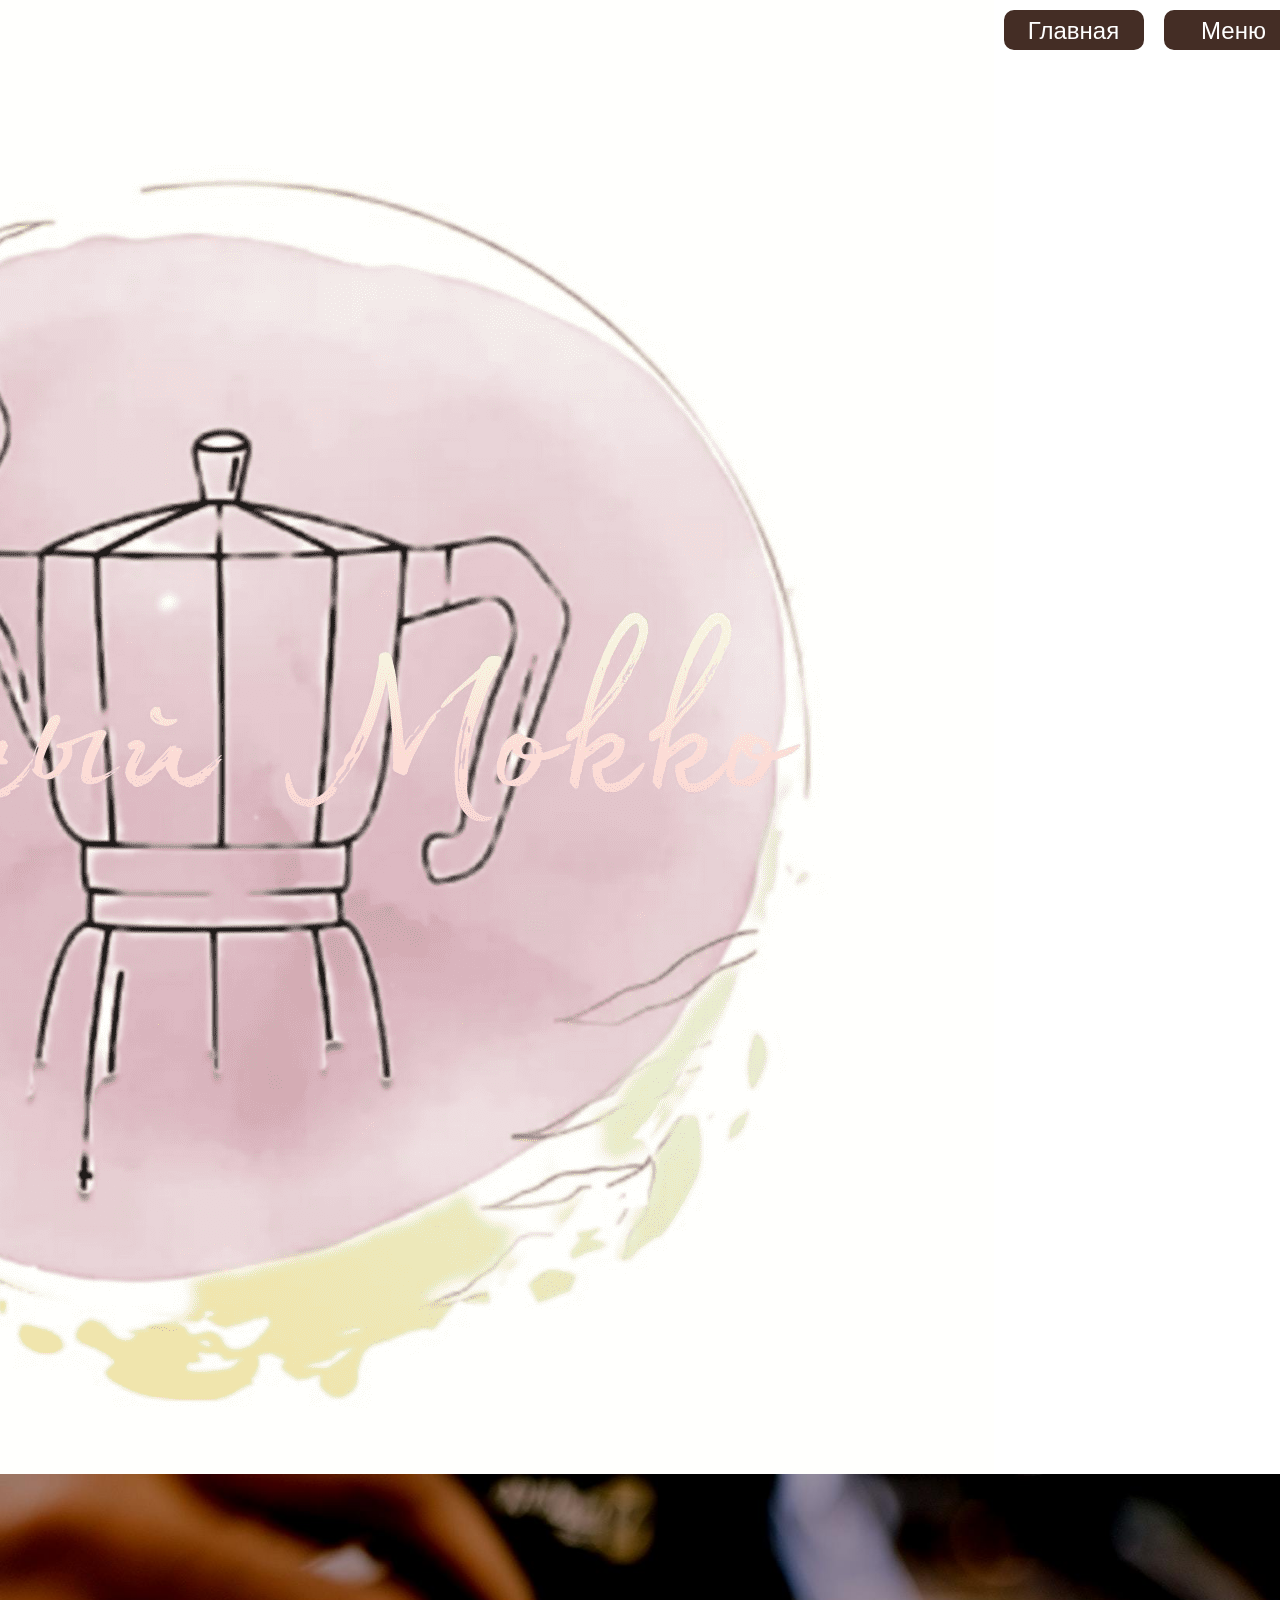
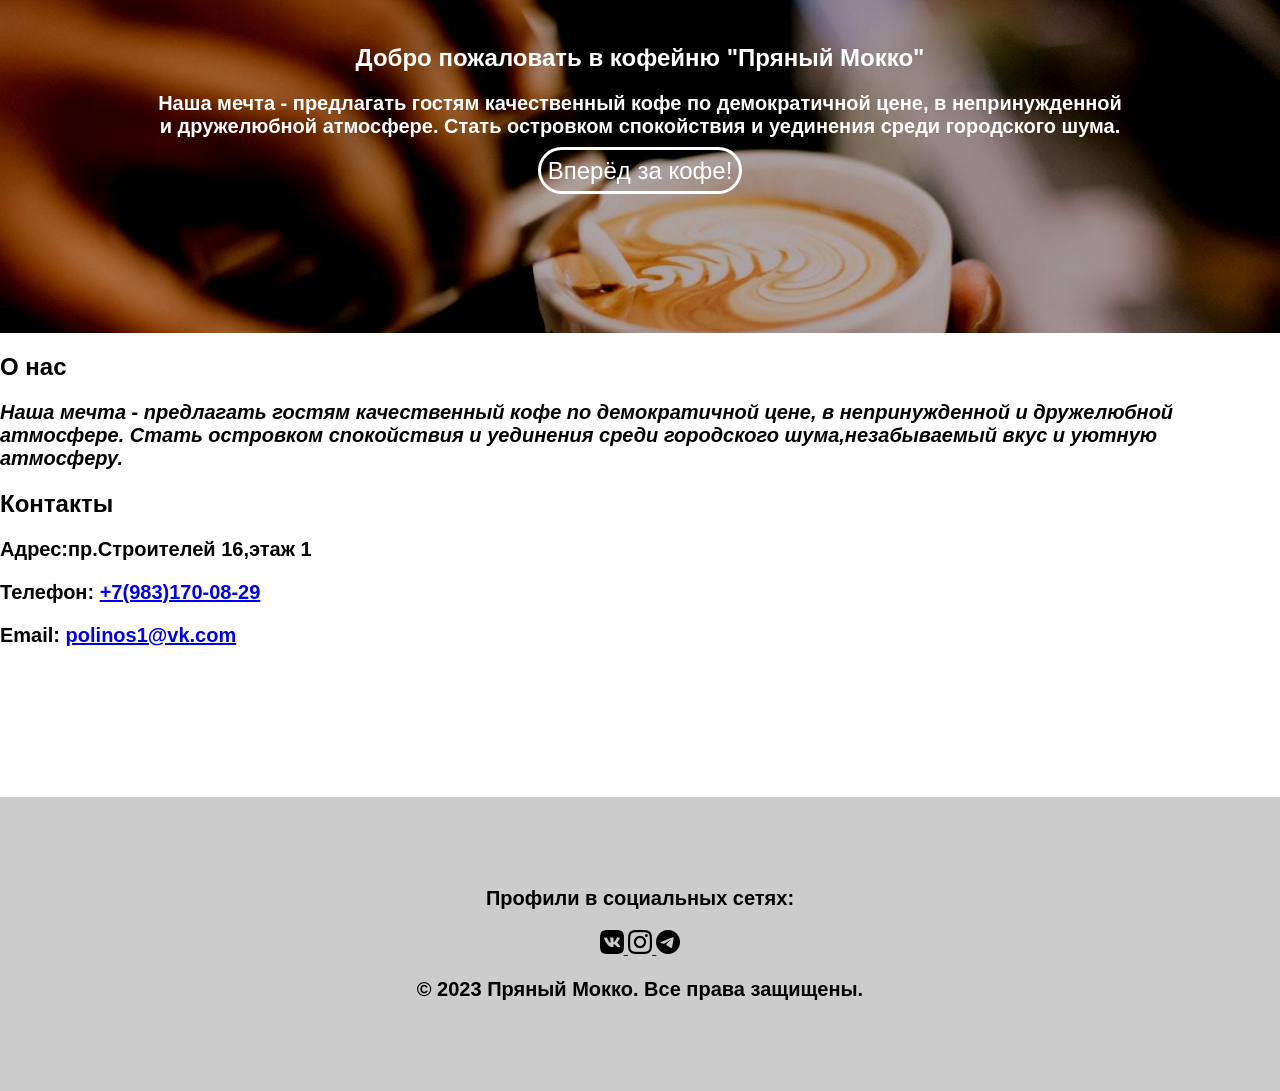
==== index.html @ 9c392ec5 "Update index.html" ====
<!DOCTYPE html>
<HTML>
<HEAD>
<link rel="shortcut icon" href="4.png">
 <link rel="stylesheet" href="style.css">
<meta http-equiv="Permissions-Policy" content="interest-cohort=()">
<TITLE>Главная</TITLE>
</HEAD>
<BODY>
<header>
    <nav>
      <ul>
	   <div class="button-container">
	   <div class="dropdown">
	   <img align="left" src="20.png">
	   </div>
	  <div class="dropdown">
        <button class="dropbtn">Главная</button>
    </div>

    <div class="dropdown">
        <button class="dropbtn">Меню</button>
        <div class="dropdown-content">
            <a href="drink.html">Напитки</a>
            <a href="dessert.html">Десерты</a>
            <a href="cart.html">Доступно к заказу</a>
        </div>
    </div>

    
    <div class="dropdown">
        <button class="dropbtn"><a href="About.html">О нас</a></button>
    </div>

    <div class="dropdown">
        <button class="dropbtn"><a href="contact.html">Контакты</a></button>
    </div>
	<div class="dropdown">
        <button class="dropbtn"><a href="cart.html">Корзина</a></button>
    </div>

      </ul>
    </nav>
  </header>
  <main>
    <section id="hero">
      <h1>Добро пожаловать в кофейню "Пряный Мокко"</h1>
      <p>Наша мечта - предлагать гостям качественный кофе по демократичной цене, в непринужденной и дружелюбной атмосфере. Стать островком спокойствия и уединения среди городского шума.</p>
      <a href="cart.html" class="button"> Вперёд за кофе! </a>
    </section>


    <section id="about">
      <h2>О нас</h2>
	  
      <p><b><i>Наша мечта - предлагать гостям качественный кофе по демократичной цене, в непринужденной и дружелюбной атмосфере. Стать островком спокойствия и уединения среди городского шума,незабываемый вкус и уютную атмосферу.</i></b></p>
    </section>

    <section id="contact">
      <h2>Контакты</h2>
      <p>Адрес:пр.Строителей 16,этаж 1</p>
      <p>Телефон: <a href="tel: +7(983)170-08-29"> +7(983)170-08-29</a></p>
      <p>Email: <a href="mailto:polinos1@vk.com">polinos1@vk.com</a></p>
    </section>
  </main>
  <footer>
  <p>Профили в социальных сетях:</p> 
	  	 	     <div class="vk"> 
	  	 	 	     <a href="https://vk.com/public219763680"> 
	  	 	 	     <img src="1.png"  alt="Вконтакте"> 
	  	 	 	 	 </a> 
	  	 	 	 	 <a href="#"> 
	  	 	 	 	 <img src="2.png" alt="insta"> 
	  	 	 	 	 </a> 
	  	 	 	 	 <a href="#"> 
	  	 	 	 	 <img src="3.png" alt="insta"> 
	  	 	 	 	 </a> 
	  	 	 	 	 
	  	 	 	 	 
	 	 	 	 </div> 
	 	 	 </div> 

    <p>&copy; 2023 Пряный Мокко. Все права защищены.</p>
  </footer>
</BODY>
</HTML>
---- style.css ----
body {
  font-family: Arial, sans-serif;
  margin: 0;
  padding: 0;
}

/* Стили для заголовков */
h1, h2 {
  font-size: 24px;
  font-weight: bold;
   
}
p{
 font-size: 20px;
  font-weight: bold;
	
}
/* Стили для навигационного меню */
.dropdown {
	text-decoration:none;
  position: relative;
  display: inline-block;
}

.dropdown-content {
	text-decoration:none;
  display: none;
  position: absolute;
  background-color: #f9f9f9;
  min-width: 160px;
  box-shadow: 0px 8px 16px 0px rgba(0,0,0,0.2);
  z-index: 1;
}

.dropdown:hover .dropdown-content {
	text-decoration:none;
  display: block;
}

.dropdown-content a {
	text-decoration:none;
  color: black;
  padding: 12px 16px;
  text-decoration: none;
  display: block;
}

.dropdown-content a:hover {
  background-color: #f1f1f1;
}
.button-container {
            display: flex;
            justify-content: center;
        }

        .button-container button {
            margin: 5px;
        }
/* Стили для главного заголовка меню */
h1 {
  text-align: center;
}

/* Стили для кнопок меню */
.dropbtn {
	color: inherit;
 width: 150px;
  height: 50px;
  border-radius: 15px;
  background-color:  #442d25;
  border: 5px solid #ffffff;
  text-decoration:none;
  color: #ffffff;
  font-size: 24px;
  text-align: center;
  line-height: 25px;
  cursor: pointer;
}

.dropbtn:hover {
  background-color:#6f4e37;
}
nav ul {
  list-style: none;
  margin: 0;
  padding: 0;
}

nav li {
  display: inline-block;
  margin-right: 10px;
  list-style-type:none;
}

nav a {
	color: inherit;
  text-decoration: none;
  padding: 5px;
}

/* Стили для главного изображения */
#hero {
  text-align: center;
  padding: 150px;
  background-image: url('hero-image.jpg');
  background-size: cover;
  color: #fff;
}
#coffee {
	
	font-size: 24px;
	text-decoration:none;
  text-align: center;
  padding: 400px;
  background-image: url('coffee.jpg');
  background-size: cover;
  color: #fff;
}

#drink {
	font-size: 22px;
	text-decoration:none;
  text-align: center;
  padding: 70px;
  background-image: url('drink.jpg');
  background-size: cover;
  color: #fff;
}
#dessert {
	font-size: 24px;
	text-decoration:none;
  text-align: center;
  padding: 50px;
  background-image: url('dessert.jpg');
  background-size: cover;
  color: #fff;
}


/* Стили для кнопок */

.button {
  width: 300px;
  height: 200px;
  border-radius: 50px;
  background-color: transparent;
  border: 3px solid #ffffff;
  text-decoration:none;
  color: #ffffff;
padding:7px;
  font-size: 24px;
  text-align: center;
  line-height: 25px;
  cursor: pointer;
}
.button:hover {
  background-color: rgba(255, 255, 255, 0.5);
}
/* Стили для футера */
footer {
  background-color: #ccc;
  margin-top:150px;
  padding: 70px;
  text-align: center;
}
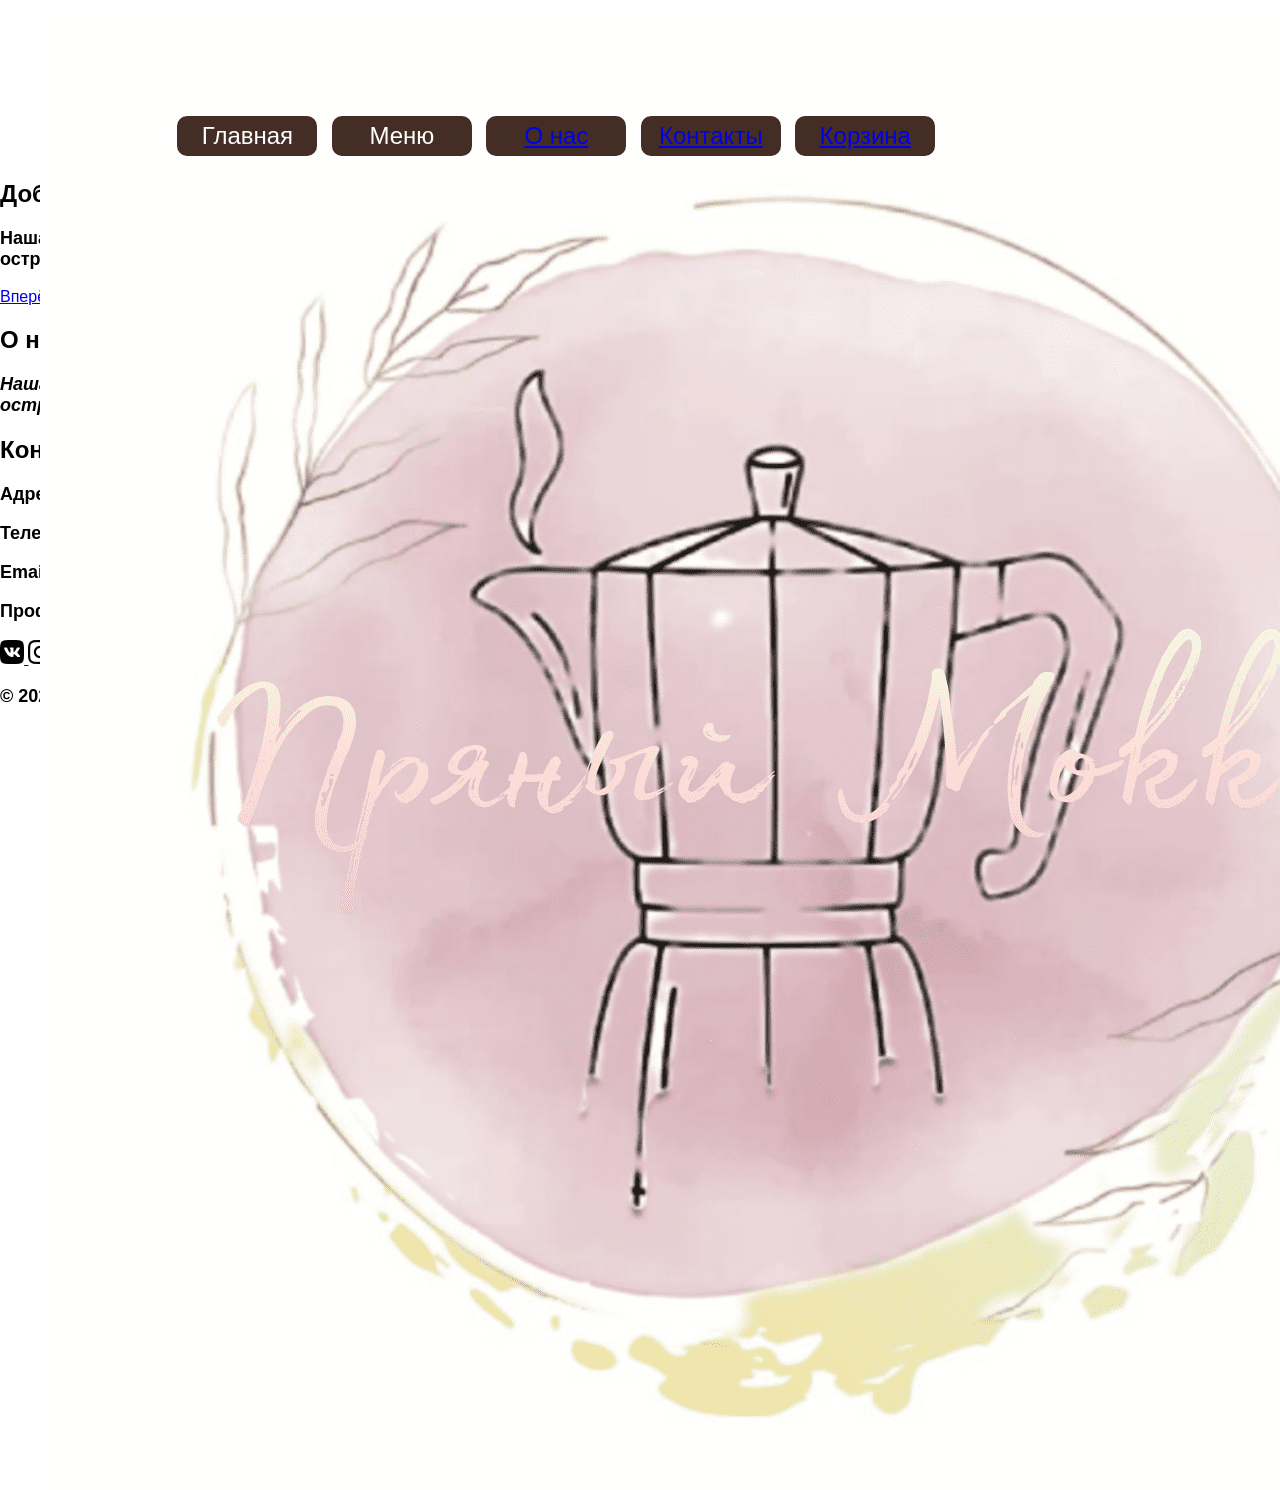
==== commit 78f1c605: "Update index.html" ====
--- a/index.html
+++ b/index.html
@@ -11,7 +11,7 @@
     <nav>
       <ul>
 	   <div class="button-container">
-	   <div class="dropdown">
+	   <div class="dropdown" id="img">
 	   <img align="left" src="20.png">
 	   </div>
 	  <div class="dropdown">
--- a/style.css
+++ b/style.css
@@ -11,16 +11,20 @@
    
 }
 p{
- font-size: 20px;
+	  font-size: 18px;
   font-weight: bold;
 	
 }
+#img{
+	height:128px;
+  width:128px;
+  }
 /* Стили для навигационного меню */
 .dropdown {
 	text-decoration:none;
   position: relative;
   display: inline-block;
-}
+
 
 .dropdown-content {
 	text-decoration:none;
@@ -51,14 +55,39 @@
 .button-container {
             display: flex;
             justify-content: center;
+			display: flex;
+           align-items: center;
+			
         }
 
         .button-container button {
-            margin: 5px;
+			
+            margin: 75px;
+			
         }
 /* Стили для главного заголовка меню */
 h1 {
   text-align: center;
+}
+
+
+.menu {
+  list-style: none;
+  margin: 5px;
+  padding: 5px;
+  display: flex;
+}
+.swiper-container {
+  width: 100%;
+  height: 400px; /* Задайте желаемую высоту слайдера */
+}
+
+.swiper-slide {
+  text-align: center;
+}
+
+.slide-description {
+  margin-top: 10px;
 }
 
 /* Стили для кнопок меню */
@@ -77,10 +106,19 @@
   cursor: pointer;
 }
 
+
 .dropbtn:hover {
   background-color:#6f4e37;
 }
+.items{
+ width:200px;
+ height:200 px;
+  display:flex;
+  align-items:left;
+  justify-content: center;
+}
 nav ul {
+	
   list-style: none;
   margin: 0;
   padding: 0;
@@ -145,9 +183,9 @@
   border-radius: 50px;
   background-color: transparent;
   border: 3px solid #ffffff;
+  padding:7px;
   text-decoration:none;
   color: #ffffff;
-padding:7px;
   font-size: 24px;
   text-align: center;
   line-height: 25px;
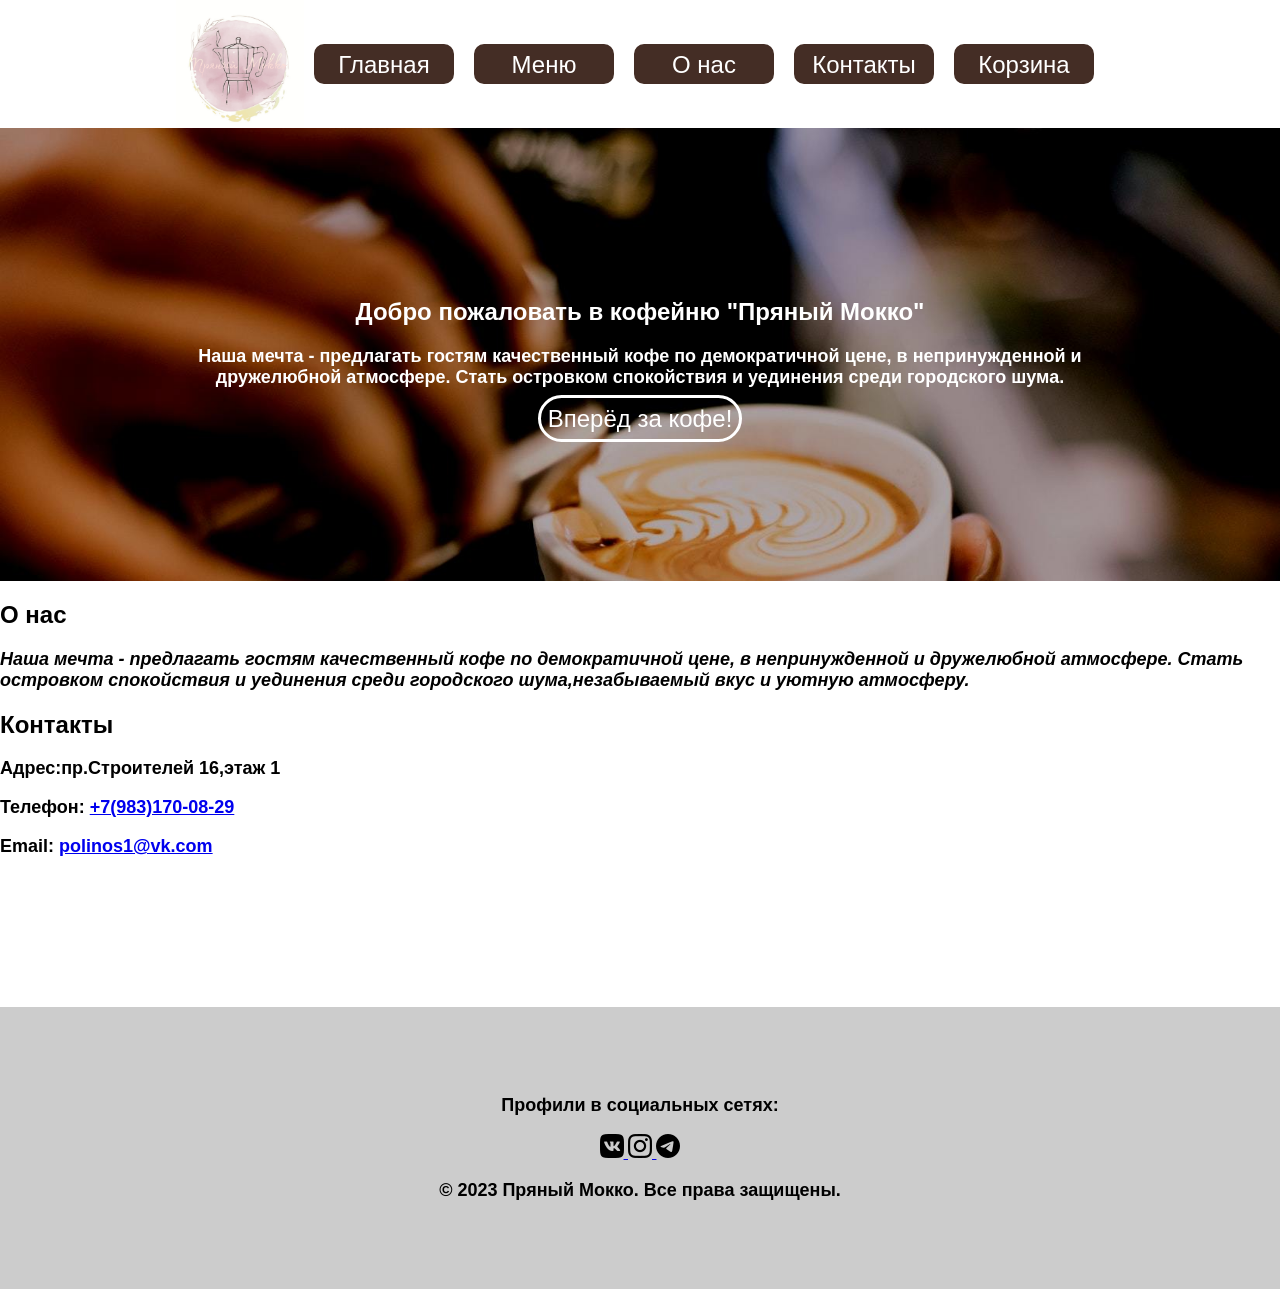
==== commit cba0ec94: "Add files via upload" ====
--- a/index.html
+++ b/index.html
@@ -11,8 +11,8 @@
     <nav>
       <ul>
 	   <div class="button-container">
-	   <div class="dropdown" id="img">
-	   <img align="left" src="20.png">
+	   <div class="dropdown" >
+	   <img align="left"height="128px" width="128px" src="20.png">
 	   </div>
 	  <div class="dropdown">
         <button class="dropbtn">Главная</button>
@@ -84,4 +84,4 @@
   </footer>
 </BODY>
 </HTML> 
- 
+ 
--- a/style.css
+++ b/style.css
@@ -15,16 +15,26 @@
   font-weight: bold;
 	
 }
-#img{
-	height:128px;
-  width:128px;
-  }
+
 /* Стили для навигационного меню */
 .dropdown {
 	text-decoration:none;
   position: relative;
   display: inline-block;
 
+}
+.swiper-container {
+  width: 100%;
+  height: 400px; /* Задайте желаемую высоту слайдера */
+}
+
+.swiper-slide {
+  text-align: center;
+}
+
+.slide-description {
+  margin-top: 10px;
+}
 
 .dropdown-content {
 	text-decoration:none;
@@ -62,7 +72,7 @@
 
         .button-container button {
 			
-            margin: 75px;
+            margin: 5px;
 			
         }
 /* Стили для главного заголовка меню */
@@ -200,4 +210,4 @@
   margin-top:150px;
   padding: 70px;
   text-align: center;
-}
+}
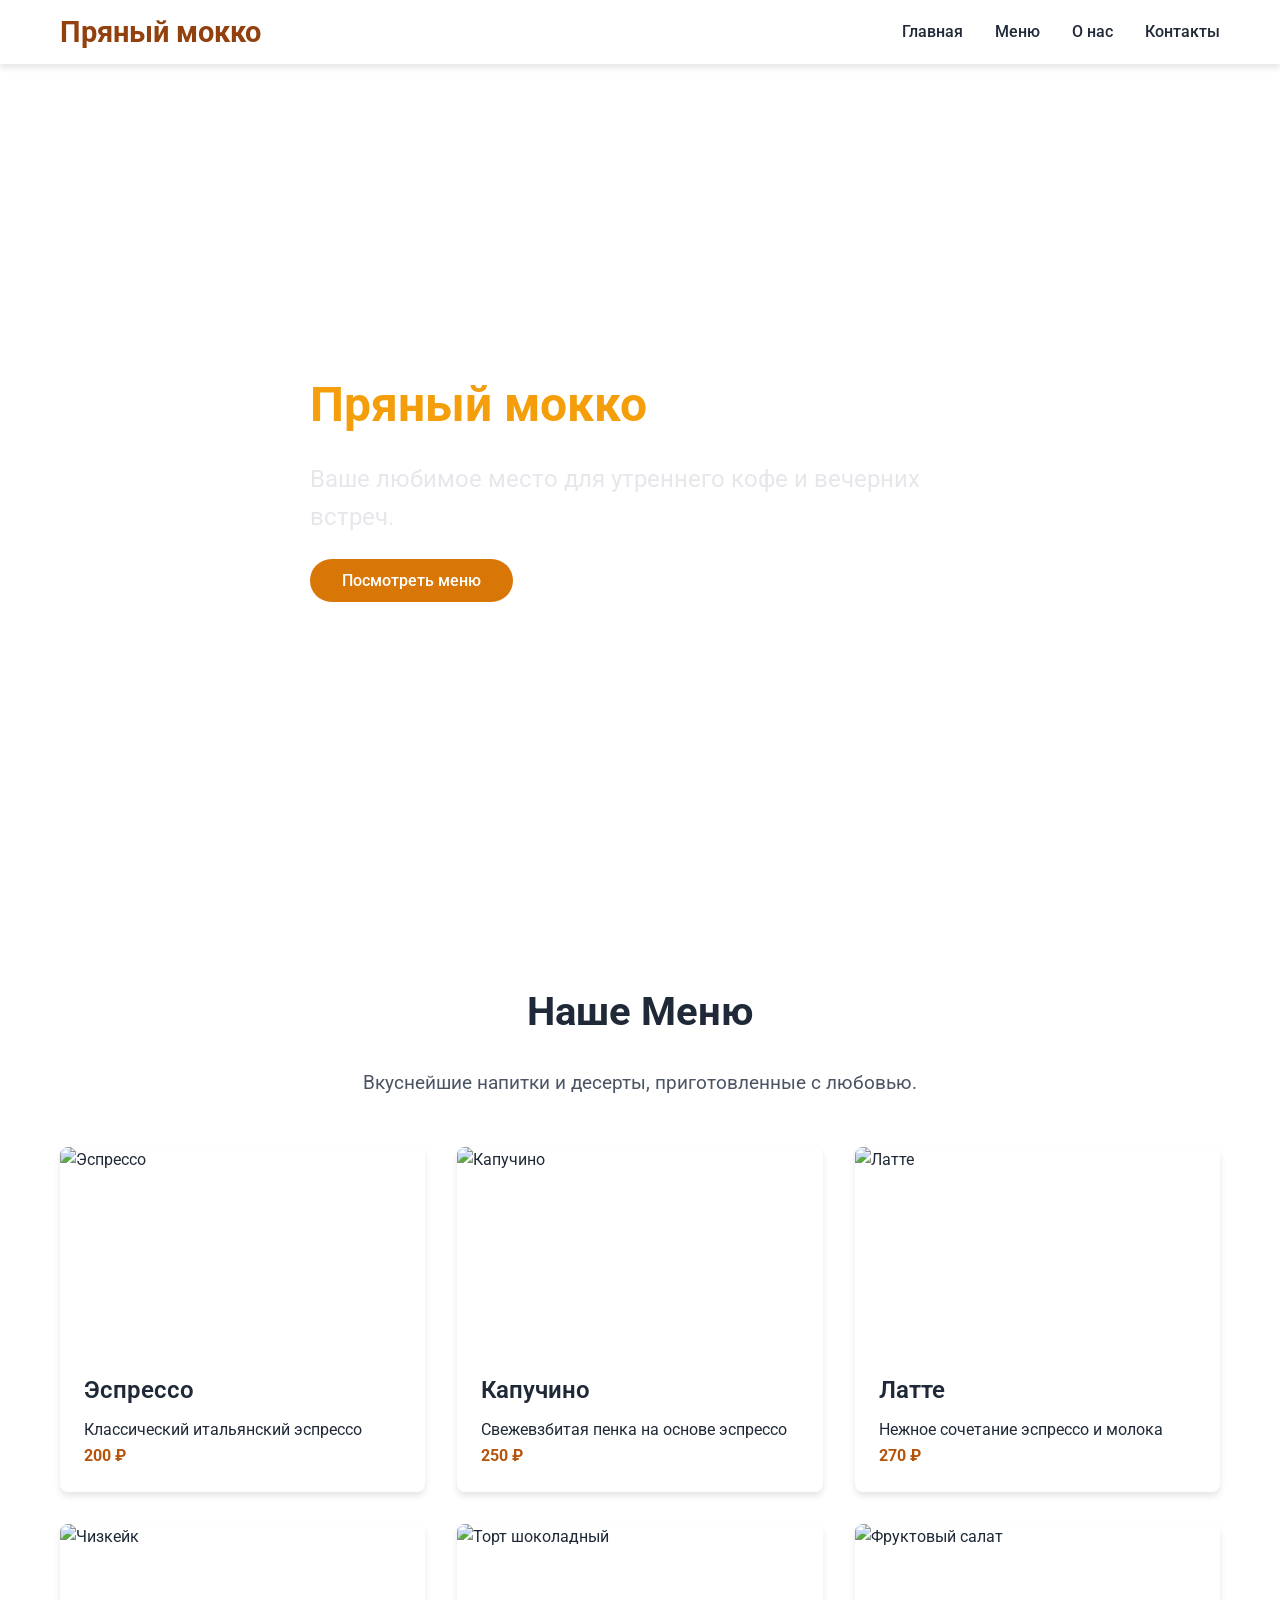
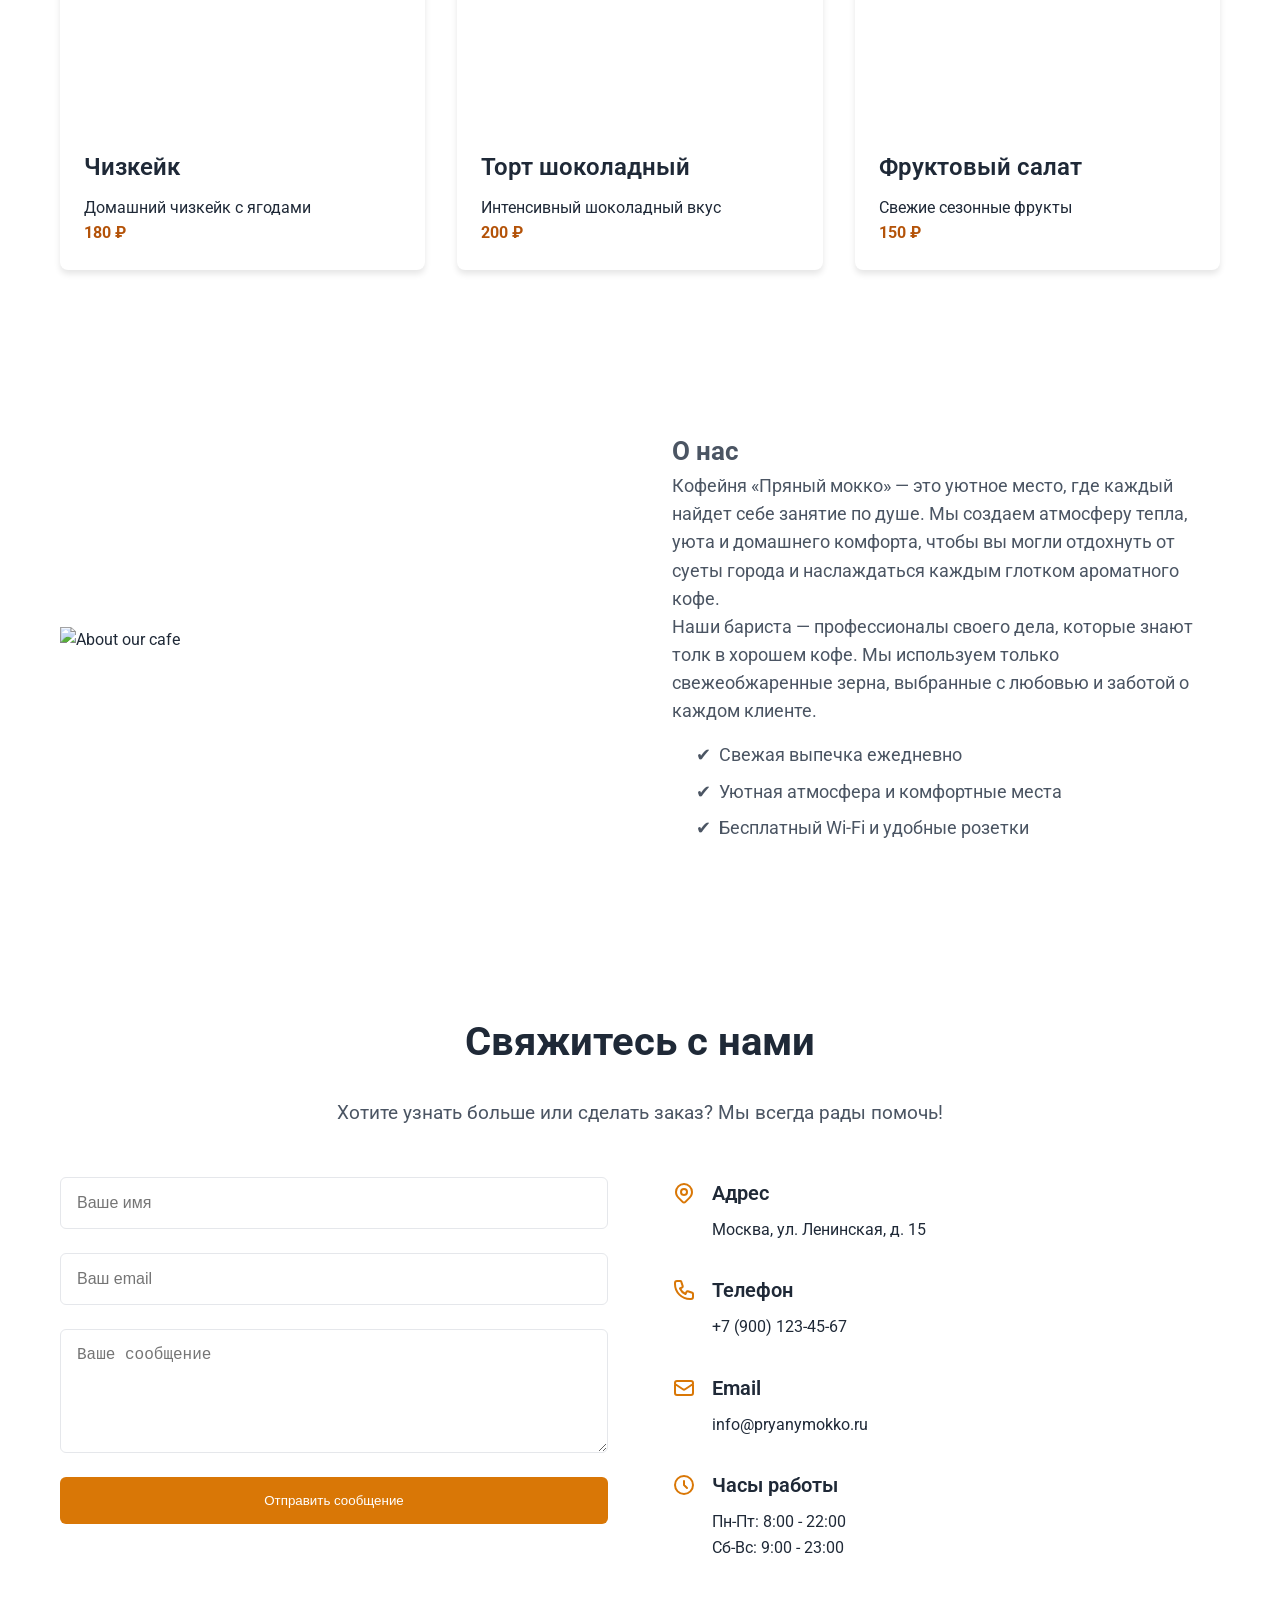
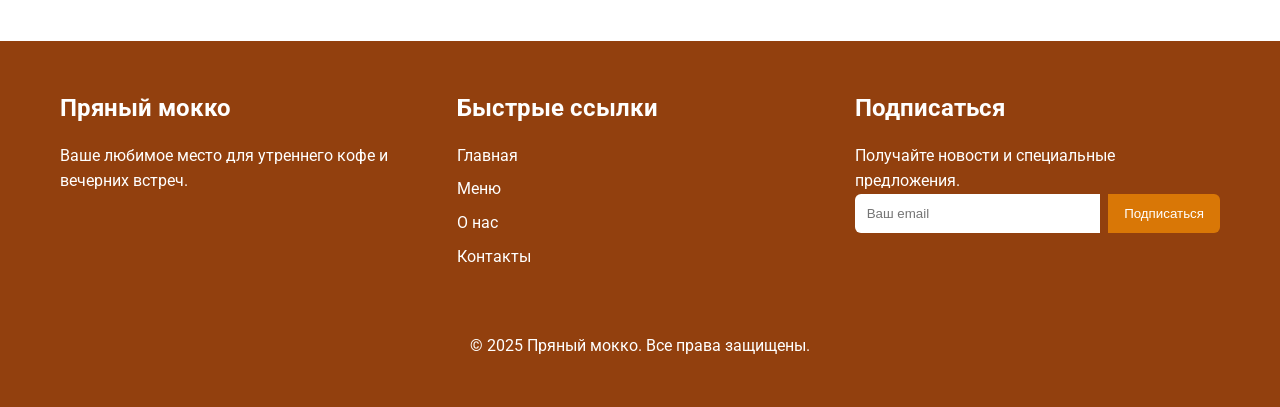
==== commit 226fcb9a: "Add files via upload" ====
--- a/index.html
+++ b/index.html
@@ -1,87 +1,614 @@
 <!DOCTYPE html>
-<HTML>
-<HEAD>
-<link rel="shortcut icon" href="4.png">
- <link rel="stylesheet" href="style.css">
-<meta http-equiv="Permissions-Policy" content="interest-cohort=()">
-<TITLE>Главная</TITLE>
-</HEAD>
-<BODY>
+<html lang="ru">
+<head>
+  <meta charset="UTF-8" />
+  <meta name="viewport" content="width=device-width, initial-scale=1.0"/>
+  <title>Пряный мокко</title>
+  <link href="https://fonts.googleapis.com/css2?family=Roboto:wght@400;500;700&display=swap" rel="stylesheet">
+  <style>
+    :root {
+      --amber-500: #f59e0b;
+      --amber-600: #d97706;
+      --amber-700: #b45309;
+      --amber-800: #92400e;
+      --gray-100: #f3f4f6;
+      --gray-200: #e5e7eb;
+      --gray-600: #4b5563;
+      --gray-800: #1f2937;
+      --white: #ffffff;
+      --black: #000000;
+    }
+
+    * {
+      box-sizing: border-box;
+      margin: 0;
+      padding: 0;
+    }
+
+    body {
+      font-family: 'Roboto', sans-serif;
+      line-height: 1.6;
+      color: var(--gray-800);
+      background-color: var(--white);
+    }
+
+    a {
+      text-decoration: none;
+      color: inherit;
+    }
+
+    img {
+      max-width: 100%;
+      display: block;
+    }
+
+    header {
+      position: fixed;
+      width: 100%;
+      background-color: var(--white);
+      box-shadow: 0 4px 6px rgba(0, 0, 0, 0.1);
+      z-index: 1000;
+    }
+
+    .container {
+      max-width: 1200px;
+      margin: 0 auto;
+      padding: 0 20px;
+    }
+
+    .header-content {
+      display: flex;
+      justify-content: space-between;
+      align-items: center;
+      height: 64px;
+    }
+
+    .logo {
+      font-size: 1.8rem;
+      font-weight: bold;
+      color: var(--amber-800);
+    }
+
+    nav ul {
+      list-style: none;
+      display: flex;
+      gap: 2rem;
+    }
+
+    nav ul li a {
+      position: relative;
+      font-weight: 500;
+      transition: color 0.3s ease;
+    }
+
+    nav ul li a:hover,
+    nav ul li.active a {
+      color: var(--amber-700);
+    }
+
+    .mobile-menu-button {
+      display: none;
+      background: none;
+      border: none;
+      cursor: pointer;
+    }
+
+    .mobile-menu {
+      display: none;
+      flex-direction: column;
+      gap: 1rem;
+      padding: 1rem;
+      background-color: var(--white);
+      box-shadow: 0 4px 6px rgba(0, 0, 0, 0.1);
+    }
+
+    .hero {
+      position: relative;
+      min-height: 100vh;
+      display: flex;
+      align-items: center;
+      padding-top: 64px;
+    }
+
+    .hero::before {
+      content: "";
+      position: absolute;
+      top: 0;
+      left: 0;
+      width: 100%;
+      height: 100%;
+      background-image: url('https://picsum.photos/id/317/1920/1080');
+      background-size: cover;
+      filter: brightness(0.7);
+      z-index: -1;
+    }
+
+    .hero-content {
+      color: var(--white);
+      max-width: 700px;
+    }
+
+    .hero h1 {
+      font-size: 3rem;
+      font-weight: bold;
+      margin-bottom: 1rem;
+    }
+
+    .hero p {
+      font-size: 1.5rem;
+      margin-bottom: 2rem;
+      color: var(--gray-200);
+    }
+
+    .hero .btn {
+      background-color: var(--amber-600);
+      color: var(--white);
+      padding: 0.75rem 2rem;
+      border-radius: 9999px;
+      font-weight: 500;
+      transition: all 0.3s ease;
+    }
+
+    .hero .btn:hover {
+      background-color: var(--amber-700);
+      transform: scale(1.05);
+    }
+
+    section {
+      padding: 5rem 0;
+    }
+
+    .section-title {
+      text-align: center;
+      font-size: 2.5rem;
+      font-weight: bold;
+      margin-bottom: 1.5rem;
+    }
+
+    .section-subtitle {
+      text-align: center;
+      font-size: 1.2rem;
+      color: var(--gray-600);
+      max-width: 700px;
+      margin: 0 auto 3rem;
+    }
+
+    .menu-grid {
+      display: grid;
+      grid-template-columns: repeat(auto-fit, minmax(300px, 1fr));
+      gap: 2rem;
+    }
+
+    .card {
+      background-color: var(--white);
+      border-radius: 0.5rem;
+      overflow: hidden;
+      box-shadow: 0 4px 6px rgba(0, 0, 0, 0.1);
+      transition: transform 0.3s ease, box-shadow 0.3s ease;
+    }
+
+    .card:hover {
+      transform: translateY(-5px);
+      box-shadow: 0 10px 15px rgba(0, 0, 0, 0.1);
+    }
+
+    .card img {
+      height: 200px;
+      object-fit: cover;
+      transition: transform 0.5s ease;
+    }
+
+    .card:hover img {
+      transform: scale(1.1);
+    }
+
+    .card-body {
+      padding: 1.5rem;
+    }
+
+    .card-body h3 {
+      font-size: 1.5rem;
+      font-weight: 600;
+      margin-bottom: 0.5rem;
+    }
+
+    .card-body .price {
+      color: var(--amber-700);
+      font-weight: bold;
+    }
+
+    .about-section {
+      display: grid;
+      grid-template-columns: 1fr 1fr;
+      gap: 4rem;
+      align-items: center;
+    }
+
+    .about-text {
+      font-size: 1.1rem;
+      color: var(--gray-600);
+    }
+
+    .about-text ul {
+      margin-top: 1rem;
+      padding-left: 1.5rem;
+    }
+
+    .about-text li {
+      margin-bottom: 0.5rem;
+      display: flex;
+      align-items: center;
+    }
+
+    .about-text li::before {
+      content: "✔";
+      color: var(--green-500);
+      margin-right: 0.5rem;
+    }
+
+    .contact-form {
+      display: flex;
+      flex-direction: column;
+      gap: 1.5rem;
+    }
+
+    .contact-form input,
+    .contact-form textarea {
+      width: 100%;
+      padding: 1rem;
+      border: 1px solid var(--gray-200);
+      border-radius: 0.375rem;
+      font-size: 1rem;
+    }
+
+    .contact-form button {
+      background-color: var(--amber-600);
+      color: var(--white);
+      padding: 1rem;
+      border: none;
+      border-radius: 0.375rem;
+      font-weight: 500;
+      transition: background-color 0.3s ease;
+    }
+
+    .contact-form button:hover {
+      background-color: var(--amber-700);
+    }
+
+    .contact-info {
+      display: flex;
+      flex-direction: column;
+      gap: 2rem;
+    }
+
+    .contact-item {
+      display: flex;
+      gap: 1rem;
+      align-items: start;
+    }
+
+    .contact-item svg {
+      flex-shrink: 0;
+      width: 1.5rem;
+      height: 1.5rem;
+      color: var(--amber-600);
+      margin-top: 0.25rem;
+    }
+
+    .contact-item h3 {
+      font-size: 1.25rem;
+      font-weight: 600;
+      margin-bottom: 0.5rem;
+    }
+
+    footer {
+      background-color: var(--amber-800);
+      color: var(--white);
+      padding: 3rem 0;
+    }
+
+    .footer-content {
+      display: grid;
+      grid-template-columns: repeat(auto-fit, minmax(250px, 1fr));
+      gap: 2rem;
+    }
+
+    .footer-content h3 {
+      font-size: 1.5rem;
+      font-weight: bold;
+      margin-bottom: 1rem;
+    }
+
+    .footer-links a {
+      display: block;
+      margin-bottom: 0.5rem;
+      color: rgba(var(--white), 0.7);
+      transition: color 0.3s ease;
+    }
+
+    .footer-links a:hover {
+      color: var(--white);
+    }
+
+    .subscribe-form {
+      display: flex;
+      gap: 0.5rem;
+    }
+
+    .subscribe-form input {
+      flex-grow: 1;
+      padding: 0.75rem;
+      border: none;
+      border-radius: 0.375rem 0 0 0.375rem;
+    }
+
+    .subscribe-form button {
+      background-color: var(--amber-600);
+      color: var(--white);
+      padding: 0.75rem 1rem;
+      border: none;
+      border-radius: 0 0.375rem 0.375rem 0;
+      cursor: pointer;
+      transition: background-color 0.3s ease;
+    }
+
+    .subscribe-form button:hover {
+      background-color: var(--amber-700);
+    }
+
+    .footer-bottom {
+      margin-top: 2rem;
+      padding-top: 1.5rem;
+      border-top: 1px solid rgba(var(--white), 0.2);
+      text-align: center;
+      color: rgba(var(--white), 0.7);
+    }
+
+    @media (max-width: 768px) {
+      nav ul {
+        display: none;
+      }
+
+      .mobile-menu-button {
+        display: block;
+      }
+
+      .about-section {
+        grid-template-columns: 1fr;
+        gap: 2rem;
+      }
+    }
+  </style>
+</head>
+<body>
+
 <header>
+  <div class="container header-content">
+    <a href="#home" class="logo">Пряный мокко</a>
     <nav>
-      <ul>
-	   <div class="button-container">
-	   <div class="dropdown" >
-	   <img align="left"height="128px" width="128px" src="20.png">
-	   </div>
-	  <div class="dropdown">
-        <button class="dropbtn">Главная</button>
-    </div>
-
-    <div class="dropdown">
-        <button class="dropbtn">Меню</button>
-        <div class="dropdown-content">
-            <a href="drink.html">Напитки</a>
-            <a href="dessert.html">Десерты</a>
-            <a href="cart.html">Доступно к заказу</a>
-        </div>
-    </div>
-
-    
-    <div class="dropdown">
-        <button class="dropbtn"><a href="About.html">О нас</a></button>
-    </div>
-
-    <div class="dropdown">
-        <button class="dropbtn"><a href="contact.html">Контакты</a></button>
-    </div>
-	<div class="dropdown">
-        <button class="dropbtn"><a href="cart.html">Корзина</a></button>
-    </div>
-
+      <ul id="desktop-nav">
+        <li><a href="#home" class="active">Главная</a></li>
+        <li><a href="#menu">Меню</a></li>
+        <li><a href="#about">О нас</a></li>
+        <li><a href="#contact">Контакты</a></li>
       </ul>
     </nav>
-  </header>
-  <main>
-    <section id="hero">
-      <h1>Добро пожаловать в кофейню "Пряный Мокко"</h1>
-      <p>Наша мечта - предлагать гостям качественный кофе по демократичной цене, в непринужденной и дружелюбной атмосфере. Стать островком спокойствия и уединения среди городского шума.</p>
-      <a href="cart.html" class="button"> Вперёд за кофе! </a>
-    </section>
-
-
-    <section id="about">
-      <h2>О нас</h2>
-	  
-      <p><b><i>Наша мечта - предлагать гостям качественный кофе по демократичной цене, в непринужденной и дружелюбной атмосфере. Стать островком спокойствия и уединения среди городского шума,незабываемый вкус и уютную атмосферу.</i></b></p>
-    </section>
-
-    <section id="contact">
-      <h2>Контакты</h2>
-      <p>Адрес:пр.Строителей 16,этаж 1</p>
-      <p>Телефон: <a href="tel: +7(983)170-08-29"> +7(983)170-08-29</a></p>
-      <p>Email: <a href="mailto:polinos1@vk.com">polinos1@vk.com</a></p>
-    </section>
-  </main>
-  <footer>
-  <p>Профили в социальных сетях:</p> 
-	  	 	     <div class="vk"> 
-	  	 	 	     <a href="https://vk.com/public219763680"> 
-	  	 	 	     <img src="1.png"  alt="Вконтакте"> 
-	  	 	 	 	 </a> 
-	  	 	 	 	 <a href="#"> 
-	  	 	 	 	 <img src="2.png" alt="insta"> 
-	  	 	 	 	 </a> 
-	  	 	 	 	 <a href="#"> 
-	  	 	 	 	 <img src="3.png" alt="insta"> 
-	  	 	 	 	 </a> 
-	  	 	 	 	 
-	  	 	 	 	 
-	 	 	 	 </div> 
-	 	 	 </div> 
-
-    <p>&copy; 2023 Пряный Мокко. Все права защищены.</p>
-  </footer>
-</BODY>
-</HTML> 
- +    <button class="mobile-menu-button" id="mobile-menu-btn">&#9776;</button>
+  </div>
+  <div class="mobile-menu" id="mobile-menu">
+    <a href="#home" class="active">Главная</a>
+    <a href="#menu">Меню</a>
+    <a href="#about">О нас</a>
+    <a href="#contact">Контакты</a>
+  </div>
+</header>
+
+<main>
+  <!-- Hero Section -->
+  <section id="home" class="hero">
+    <div class="container hero-content">
+      <h1>Добро пожаловать в <br/><span style="color: var(--amber-500)">Пряный мокко</span></h1>
+      <p>Ваше любимое место для утреннего кофе и вечерних встреч.</p>
+      <a href="#menu" class="btn">Посмотреть меню</a>
+    </div>
+  </section>
+
+  <!-- Menu Section -->
+  <section id="menu">
+    <div class="container">
+      <h2 class="section-title">Наше Меню</h2>
+      <p class="section-subtitle">Вкуснейшие напитки и десерты, приготовленные с любовью.</p>
+      <div class="menu-grid">
+        <div class="card">
+          <img src="https://picsum.photos/id/1013/300/200" alt="Эспрессо"/>
+          <div class="card-body">
+            <h3>Эспрессо</h3>
+            <p>Классический итальянский эспрессо</p>
+            <div class="price">200 ₽</div>
+          </div>
+        </div>
+        <div class="card">
+          <img src="https://picsum.photos/id/1012/300/200" alt="Капучино"/>
+          <div class="card-body">
+            <h3>Капучино</h3>
+            <p>Свежевзбитая пенка на основе эспрессо</p>
+            <div class="price">250 ₽</div>
+          </div>
+        </div>
+        <div class="card">
+          <img src="https://picsum.photos/id/1011/300/200" alt="Латте"/>
+          <div class="card-body">
+            <h3>Латте</h3>
+            <p>Нежное сочетание эспрессо и молока</p>
+            <div class="price">270 ₽</div>
+          </div>
+        </div>
+        <div class="card">
+          <img src="https://picsum.photos/id/1010/300/200" alt="Чизкейк"/>
+          <div class="card-body">
+            <h3>Чизкейк</h3>
+            <p>Домашний чизкейк с ягодами</p>
+            <div class="price">180 ₽</div>
+          </div>
+        </div>
+        <div class="card">
+          <img src="https://picsum.photos/id/1009/300/200" alt="Торт шоколадный"/>
+          <div class="card-body">
+            <h3>Торт шоколадный</h3>
+            <p>Интенсивный шоколадный вкус</p>
+            <div class="price">200 ₽</div>
+          </div>
+        </div>
+        <div class="card">
+          <img src="https://picsum.photos/id/1008/300/200" alt="Фруктовый салат"/>
+          <div class="card-body">
+            <h3>Фруктовый салат</h3>
+            <p>Свежие сезонные фрукты</p>
+            <div class="price">150 ₽</div>
+          </div>
+        </div>
+      </div>
+    </div>
+  </section>
+
+  <!-- About Section -->
+  <section id="about">
+    <div class="container about-section">
+      <div>
+        <img src="https://picsum.photos/id/320/800/600" alt="About our cafe"/>
+      </div>
+      <div class="about-text">
+        <h2>О нас</h2>
+        <p>Кофейня «Пряный мокко» — это уютное место, где каждый найдет себе занятие по душе. Мы создаем атмосферу тепла, уюта и домашнего комфорта, чтобы вы могли отдохнуть от суеты города и наслаждаться каждым глотком ароматного кофе.</p>
+        <p>Наши бариста — профессионалы своего дела, которые знают толк в хорошем кофе. Мы используем только свежеобжаренные зерна, выбранные с любовью и заботой о каждом клиенте.</p>
+        <ul>
+          <li>Свежая выпечка ежедневно</li>
+          <li>Уютная атмосфера и комфортные места</li>
+          <li>Бесплатный Wi-Fi и удобные розетки</li>
+        </ul>
+      </div>
+    </div>
+  </section>
+
+  <!-- Contact Section -->
+  <section id="contact">
+    <div class="container">
+      <h2 class="section-title">Свяжитесь с нами</h2>
+      <p class="section-subtitle">Хотите узнать больше или сделать заказ? Мы всегда рады помочь!</p>
+      <div style="display: grid; grid-template-columns: repeat(auto-fit, minmax(400px, 1fr)); gap: 4rem;">
+        <form class="contact-form">
+          <input type="text" placeholder="Ваше имя" required/>
+          <input type="email" placeholder="Ваш email" required/>
+          <textarea rows="5" placeholder="Ваше сообщение" required></textarea>
+          <button type="submit">Отправить сообщение</button>
+        </form>
+        <div class="contact-info">
+          <div class="contact-item">
+            <svg fill="none" stroke="currentColor" viewBox="0 0 24 24"><path stroke-linecap="round" stroke-linejoin="round" stroke-width="2" d="M17.657 16.657L13.414 20.9a1.998 1.998 0 01-2.827 0l-4.244-4.243a8 8 0 1111.314 0z"/><path stroke-linecap="round" stroke-linejoin="round" stroke-width="2" d="M15 11a3 3 0 11-6 0 3 3 0 016 0z"/></svg>
+            <div>
+              <h3>Адрес</h3>
+              <p>Москва, ул. Ленинская, д. 15</p>
+            </div>
+          </div>
+          <div class="contact-item">
+            <svg fill="none" stroke="currentColor" viewBox="0 0 24 24"><path stroke-linecap="round" stroke-linejoin="round" stroke-width="2" d="M3 5a2 2 0 012-2h3.28a1 1 0 01.948.684l1.498 4.493a1 1 0 01-.502 1.21l-2.257 1.13a11.042 11.042 0 005.516 5.516l1.13-2.257a1 1 0 011.21-.502l4.493 1.498a1 1 0 01.684.949V19a2 2 0 01-2 2h-1C9.716 21 3 14.284 3 6V5z"/></svg>
+            <div>
+              <h3>Телефон</h3>
+              <p>+7 (900) 123-45-67</p>
+            </div>
+          </div>
+          <div class="contact-item">
+            <svg fill="none" stroke="currentColor" viewBox="0 0 24 24"><path stroke-linecap="round" stroke-linejoin="round" stroke-width="2" d="M3 8l7.89 5.26a2 2 0 002.22 0L21 8M5 19h14a2 2 0 002-2V7a2 2 0 00-2-2H5a2 2 0 00-2 2v10a2 2 0 002 2z"/></svg>
+            <div>
+              <h3>Email</h3>
+              <p>info@pryanymokko.ru</p>
+            </div>
+          </div>
+          <div class="contact-item">
+            <svg fill="none" stroke="currentColor" viewBox="0 0 24 24"><path stroke-linecap="round" stroke-linejoin="round" stroke-width="2" d="M12 8v4l3 3m6-3a9 9 0 11-18 0 9 9 0 0118 0z"/></svg>
+            <div>
+              <h3>Часы работы</h3>
+              <p>Пн-Пт: 8:00 - 22:00<br/>Сб-Вс: 9:00 - 23:00</p>
+            </div>
+          </div>
+        </div>
+      </div>
+    </div>
+  </section>
+</main>
+
+<!-- Footer -->
+<footer>
+  <div class="container footer-content">
+    <div>
+      <h3>Пряный мокко</h3>
+      <p>Ваше любимое место для утреннего кофе и вечерних встреч.</p>
+    </div>
+    <div class="footer-links">
+      <h3>Быстрые ссылки</h3>
+      <a href="#home">Главная</a>
+      <a href="#menu">Меню</a>
+      <a href="#about">О нас</a>
+      <a href="#contact">Контакты</a>
+    </div>
+    <div>
+      <h3>Подписаться</h3>
+      <p>Получайте новости и специальные предложения.</p>
+      <form class="subscribe-form">
+        <input type="email" placeholder="Ваш email"/>
+        <button type="submit">Подписаться</button>
+      </form>
+    </div>
+  </div>
+  <div class="footer-bottom">
+    <p>© 2025 Пряный мокко. Все права защищены.</p>
+  </div>
+</footer>
+
+<script>
+  // Mobile menu toggle
+  document.getElementById('mobile-menu-btn').addEventListener('click', () => {
+    const menu = document.getElementById('mobile-menu');
+    menu.style.display = menu.style.display === 'flex' ? 'none' : 'flex';
+  });
+
+  // Scroll active section highlighting
+  window.addEventListener('scroll', () => {
+    const sections = document.querySelectorAll('section');
+    const navLinks = document.querySelectorAll('#desktop-nav a');
+
+    let currentSection = 'home';
+
+    sections.forEach(section => {
+      const sectionTop = section.offsetTop - 100;
+      if (window.scrollY >= sectionTop) {
+        currentSection = section.id;
+      }
+    });
+
+    navLinks.forEach(link => {
+      link.classList.remove('active');
+      if (link.getAttribute('href') === `#${currentSection}`) {
+        link.classList.add('active');
+      }
+    });
+  });
+
+  // Smooth scroll
+  document.querySelectorAll('a[href^="#"]').forEach(anchor => {
+    anchor.addEventListener('click', function(e) {
+      e.preventDefault();
+      const targetId = this.getAttribute('href');
+      const targetElement = document.querySelector(targetId);
+      if (targetElement) {
+        window.scrollTo({
+          top: targetElement.offsetTop - 64,
+          behavior: 'smooth'
+        });
+      }
+    });
+  });
+</script>
+
+</body>
+</html>
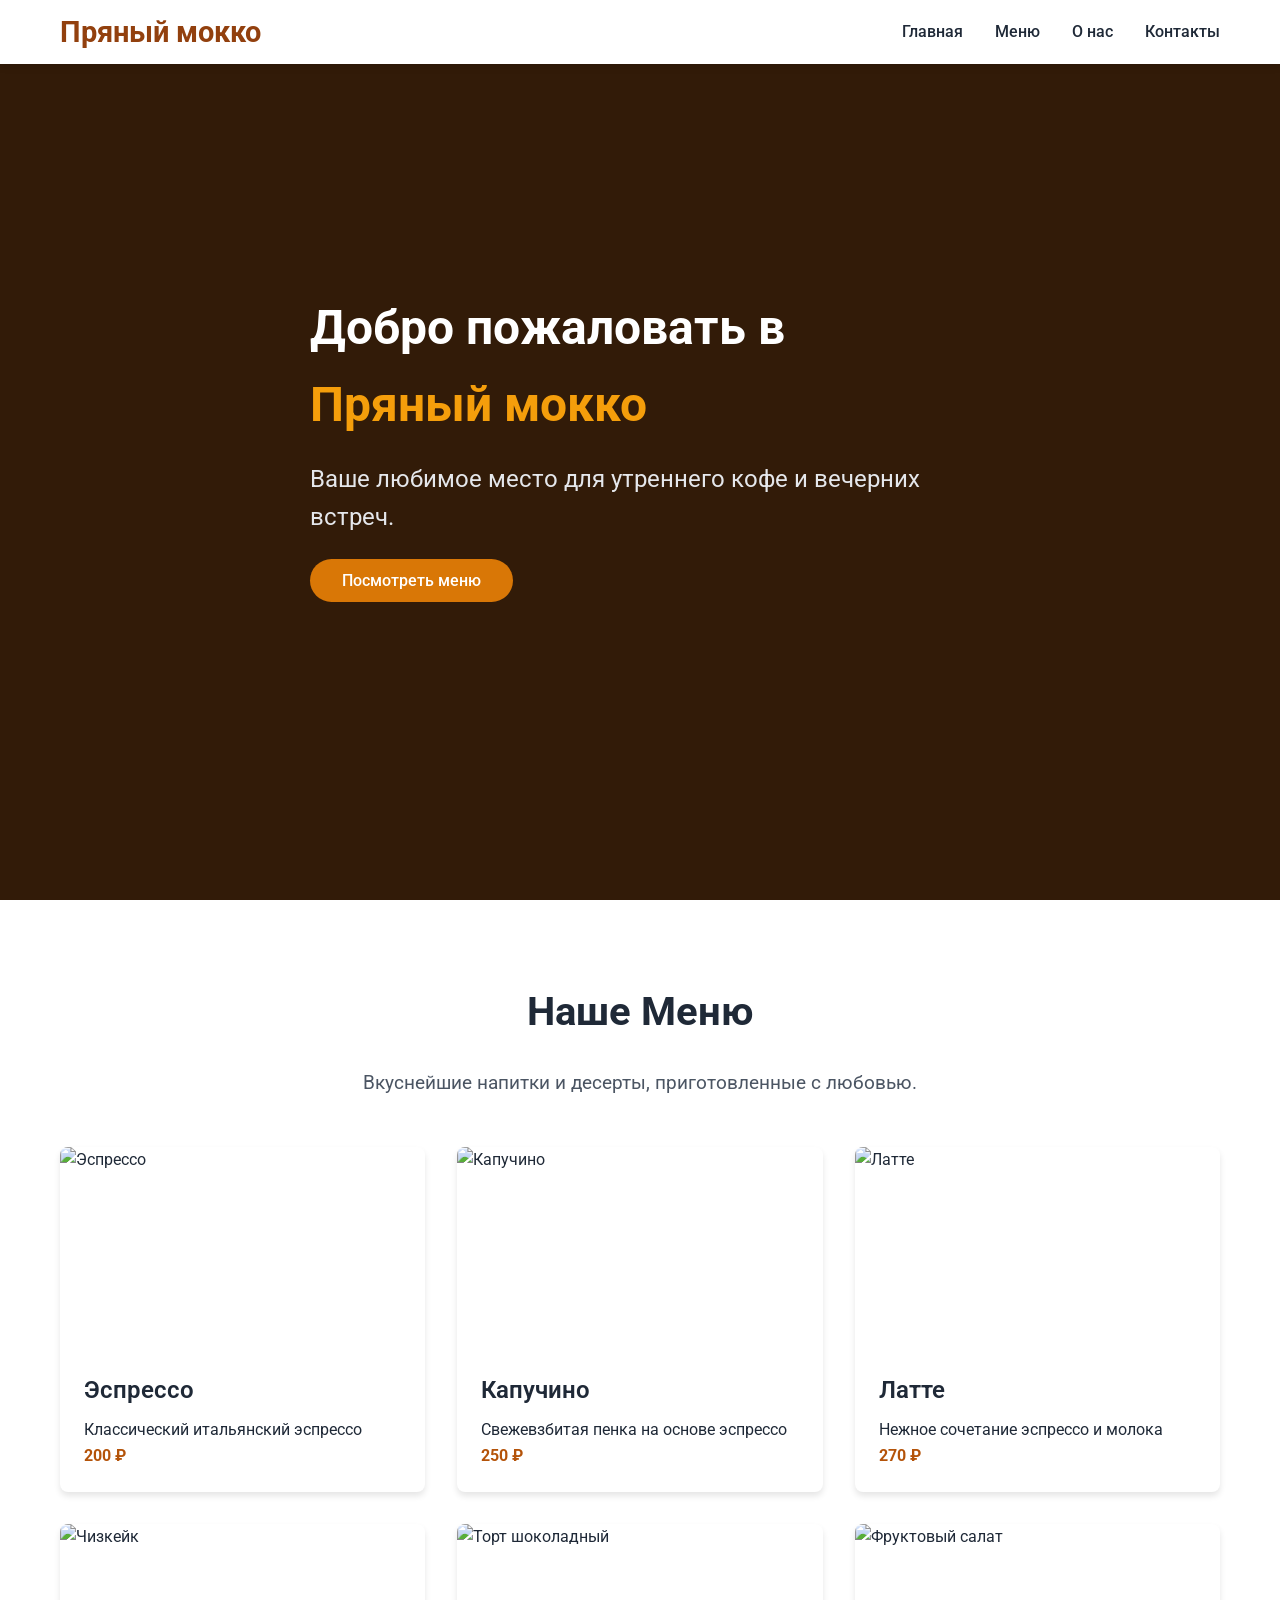
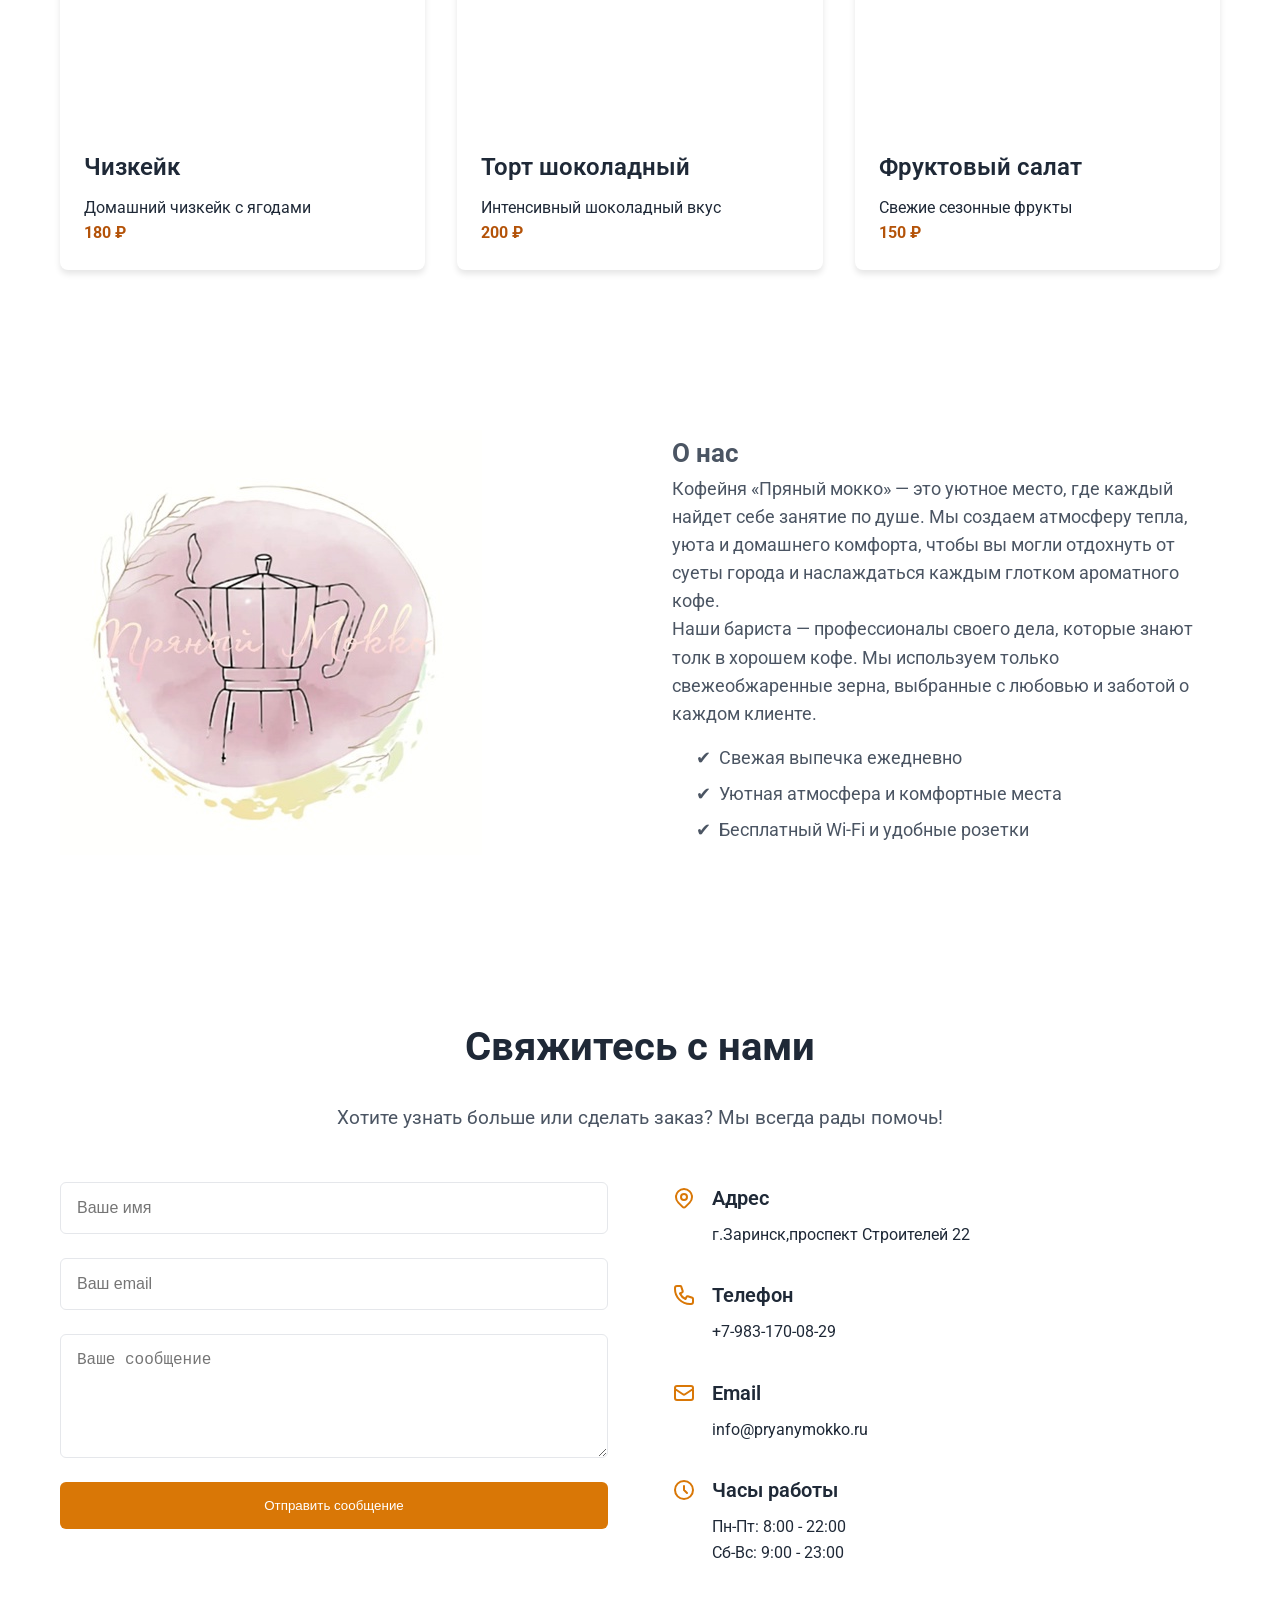
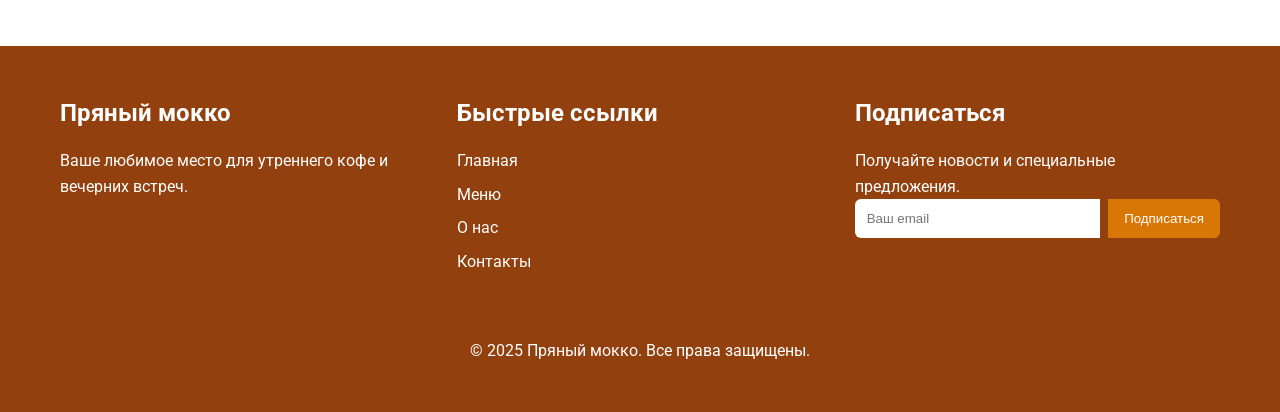
==== commit 98fb3362: "Update index.html" ====
--- a/index.html
+++ b/index.html
@@ -18,81 +18,68 @@
       --white: #ffffff;
       --black: #000000;
     }
-
     * {
       box-sizing: border-box;
       margin: 0;
       padding: 0;
     }
-
     body {
       font-family: 'Roboto', sans-serif;
       line-height: 1.6;
       color: var(--gray-800);
       background-color: var(--white);
     }
-
     a {
       text-decoration: none;
       color: inherit;
     }
-
     img {
       max-width: 100%;
       display: block;
     }
-
     header {
       position: fixed;
       width: 100%;
-      background-color: var(--white);
+      background-color:var(--white)  ;
       box-shadow: 0 4px 6px rgba(0, 0, 0, 0.1);
       z-index: 1000;
     }
-
     .container {
       max-width: 1200px;
       margin: 0 auto;
       padding: 0 20px;
     }
-
     .header-content {
       display: flex;
       justify-content: space-between;
       align-items: center;
       height: 64px;
     }
-
     .logo {
       font-size: 1.8rem;
       font-weight: bold;
       color: var(--amber-800);
     }
-
     nav ul {
       list-style: none;
       display: flex;
       gap: 2rem;
     }
-
     nav ul li a {
       position: relative;
       font-weight: 500;
       transition: color 0.3s ease;
     }
-
     nav ul li a:hover,
     nav ul li.active a {
       color: var(--amber-700);
     }
-
     .mobile-menu-button {
       display: none;
       background: none;
       border: none;
       cursor: pointer;
     }
-
     .mobile-menu {
       display: none;
       flex-direction: column;
@@ -101,7 +88,6 @@
       background-color: var(--white);
       box-shadow: 0 4px 6px rgba(0, 0, 0, 0.1);
     }
-
     .hero {
       position: relative;
       min-height: 100vh;
@@ -109,7 +95,6 @@
       align-items: center;
       padding-top: 64px;
     }
-
     .hero::before {
       content: "";
       position: absolute;
@@ -117,29 +102,25 @@
       left: 0;
       width: 100%;
       height: 100%;
-      background-image: url('https://picsum.photos/id/317/1920/1080');
+      background-color:#48260c;
       background-size: cover;
       filter: brightness(0.7);
       z-index: -1;
     }
-
     .hero-content {
       color: var(--white);
       max-width: 700px;
     }
-
     .hero h1 {
       font-size: 3rem;
       font-weight: bold;
       margin-bottom: 1rem;
     }
-
     .hero p {
       font-size: 1.5rem;
       margin-bottom: 2rem;
       color: var(--gray-200);
     }
-
     .hero .btn {
       background-color: var(--amber-600);
       color: var(--white);
@@ -148,23 +129,19 @@
       font-weight: 500;
       transition: all 0.3s ease;
     }
-
     .hero .btn:hover {
       background-color: var(--amber-700);
       transform: scale(1.05);
     }
-
     section {
       padding: 5rem 0;
     }
-
     .section-title {
       text-align: center;
       font-size: 2.5rem;
       font-weight: bold;
       margin-bottom: 1.5rem;
     }
-
     .section-subtitle {
       text-align: center;
       font-size: 1.2rem;
@@ -172,13 +149,11 @@
       max-width: 700px;
       margin: 0 auto 3rem;
     }
-
     .menu-grid {
       display: grid;
       grid-template-columns: repeat(auto-fit, minmax(300px, 1fr));
       gap: 2rem;
     }
-
     .card {
       background-color: var(--white);
       border-radius: 0.5rem;
@@ -186,72 +161,59 @@
       box-shadow: 0 4px 6px rgba(0, 0, 0, 0.1);
       transition: transform 0.3s ease, box-shadow 0.3s ease;
     }
-
     .card:hover {
       transform: translateY(-5px);
       box-shadow: 0 10px 15px rgba(0, 0, 0, 0.1);
     }
-
     .card img {
       height: 200px;
       object-fit: cover;
       transition: transform 0.5s ease;
     }
-
     .card:hover img {
       transform: scale(1.1);
     }
-
     .card-body {
       padding: 1.5rem;
     }
-
     .card-body h3 {
       font-size: 1.5rem;
       font-weight: 600;
       margin-bottom: 0.5rem;
     }
-
     .card-body .price {
       color: var(--amber-700);
       font-weight: bold;
     }
-
     .about-section {
       display: grid;
       grid-template-columns: 1fr 1fr;
       gap: 4rem;
       align-items: center;
     }
-
     .about-text {
       font-size: 1.1rem;
       color: var(--gray-600);
     }
-
     .about-text ul {
       margin-top: 1rem;
       padding-left: 1.5rem;
     }
-
     .about-text li {
       margin-bottom: 0.5rem;
       display: flex;
       align-items: center;
     }
-
     .about-text li::before {
       content: "✔";
       color: var(--green-500);
       margin-right: 0.5rem;
     }
-
     .contact-form {
       display: flex;
       flex-direction: column;
       gap: 1.5rem;
     }
-
     .contact-form input,
     .contact-form textarea {
       width: 100%;
@@ -260,7 +222,6 @@
       border-radius: 0.375rem;
       font-size: 1rem;
     }
-
     .contact-form button {
       background-color: var(--amber-600);
       color: var(--white);
@@ -270,23 +231,19 @@
       font-weight: 500;
       transition: background-color 0.3s ease;
     }
-
     .contact-form button:hover {
       background-color: var(--amber-700);
     }
-
     .contact-info {
       display: flex;
       flex-direction: column;
       gap: 2rem;
     }
-
     .contact-item {
       display: flex;
       gap: 1rem;
       align-items: start;
     }
-
     .contact-item svg {
       flex-shrink: 0;
       width: 1.5rem;
@@ -294,54 +251,45 @@
       color: var(--amber-600);
       margin-top: 0.25rem;
     }
-
     .contact-item h3 {
       font-size: 1.25rem;
       font-weight: 600;
       margin-bottom: 0.5rem;
     }
-
     footer {
       background-color: var(--amber-800);
       color: var(--white);
       padding: 3rem 0;
     }
-
     .footer-content {
       display: grid;
       grid-template-columns: repeat(auto-fit, minmax(250px, 1fr));
       gap: 2rem;
     }
-
     .footer-content h3 {
       font-size: 1.5rem;
       font-weight: bold;
       margin-bottom: 1rem;
     }
-
     .footer-links a {
       display: block;
       margin-bottom: 0.5rem;
       color: rgba(var(--white), 0.7);
       transition: color 0.3s ease;
     }
-
     .footer-links a:hover {
       color: var(--white);
     }
-
     .subscribe-form {
       display: flex;
       gap: 0.5rem;
     }
-
     .subscribe-form input {
       flex-grow: 1;
       padding: 0.75rem;
       border: none;
       border-radius: 0.375rem 0 0 0.375rem;
     }
-
     .subscribe-form button {
       background-color: var(--amber-600);
       color: var(--white);
@@ -351,11 +299,9 @@
       cursor: pointer;
       transition: background-color 0.3s ease;
     }
-
     .subscribe-form button:hover {
       background-color: var(--amber-700);
     }
-
     .footer-bottom {
       margin-top: 2rem;
       padding-top: 1.5rem;
@@ -363,7 +309,6 @@
       text-align: center;
       color: rgba(var(--white), 0.7);
     }
-
     @media (max-width: 768px) {
       nav ul {
         display: none;
@@ -372,7 +317,6 @@
       .mobile-menu-button {
         display: block;
       }
-
       .about-section {
         grid-template-columns: 1fr;
         gap: 2rem;
@@ -381,7 +325,6 @@
   </style>
 </head>
 <body>
-
 <header>
   <div class="container header-content">
     <a href="#home" class="logo">Пряный мокко</a>
@@ -402,7 +345,6 @@
     <a href="#contact">Контакты</a>
   </div>
 </header>
-
 <main>
   <!-- Hero Section -->
   <section id="home" class="hero">
@@ -412,7 +354,6 @@
       <a href="#menu" class="btn">Посмотреть меню</a>
     </div>
   </section>
-
   <!-- Menu Section -->
   <section id="menu">
     <div class="container">
@@ -420,7 +361,7 @@
       <p class="section-subtitle">Вкуснейшие напитки и десерты, приготовленные с любовью.</p>
       <div class="menu-grid">
         <div class="card">
-          <img src="https://picsum.photos/id/1013/300/200" alt="Эспрессо"/>
+          <img src="a80084d1c552803f4fb4849bec7372b6-Photoroom.png" alt="Эспрессо"/>
           <div class="card-body">
             <h3>Эспрессо</h3>
             <p>Классический итальянский эспрессо</p>
@@ -428,7 +369,7 @@
           </div>
         </div>
         <div class="card">
-          <img src="https://picsum.photos/id/1012/300/200" alt="Капучино"/>
+          <img src="i-_3_-Photoroom.jpg" alt="Капучино"/>
           <div class="card-body">
             <h3>Капучино</h3>
             <p>Свежевзбитая пенка на основе эспрессо</p>
@@ -436,7 +377,7 @@
           </div>
         </div>
         <div class="card">
-          <img src="https://picsum.photos/id/1011/300/200" alt="Латте"/>
+          <img src="kofe_latte_serdechko_iz_peny-1600x1200.png" alt="Латте"/>
           <div class="card-body">
             <h3>Латте</h3>
             <p>Нежное сочетание эспрессо и молока</p>
@@ -444,7 +385,7 @@
           </div>
         </div>
         <div class="card">
-          <img src="https://picsum.photos/id/1010/300/200" alt="Чизкейк"/>
+          <img src="i-_2_-Photoroom.png" alt="Чизкейк"/>
           <div class="card-body">
             <h3>Чизкейк</h3>
             <p>Домашний чизкейк с ягодами</p>
@@ -452,7 +393,7 @@
           </div>
         </div>
         <div class="card">
-          <img src="https://picsum.photos/id/1009/300/200" alt="Торт шоколадный"/>
+          <img src="360_F_187185513_fD3GNLtDcSCGcE7Y4erC54zr7VeEv25Q.jpg" alt="Торт шоколадный"/>
           <div class="card-body">
             <h3>Торт шоколадный</h3>
             <p>Интенсивный шоколадный вкус</p>
@@ -460,7 +401,7 @@
           </div>
         </div>
         <div class="card">
-          <img src="https://picsum.photos/id/1008/300/200" alt="Фруктовый салат"/>
+          <img src="E3XDcZgNlxIhv0SkOEkmmDzKyBpPJt9TzYeuM9ar-Photoroom.png" alt="Фруктовый салат"/>
           <div class="card-body">
             <h3>Фруктовый салат</h3>
             <p>Свежие сезонные фрукты</p>
@@ -470,12 +411,11 @@
       </div>
     </div>
   </section>
-
   <!-- About Section -->
   <section id="about">
     <div class="container about-section">
       <div>
-        <img src="https://picsum.photos/id/320/800/600" alt="About our cafe"/>
+        <img src="P_p_YmXvdXQ.jpg" alt="About our cafe"/>
       </div>
       <div class="about-text">
         <h2>О нас</h2>
@@ -489,7 +429,6 @@
       </div>
     </div>
   </section>
-
   <!-- Contact Section -->
   <section id="contact">
     <div class="container">
@@ -504,24 +443,24 @@
         </form>
         <div class="contact-info">
           <div class="contact-item">
-            <svg fill="none" stroke="currentColor" viewBox="0 0 24 24"><path stroke-linecap="round" stroke-linejoin="round" stroke-width="2" d="M17.657 16.657L13.414 20.9a1.998 1.998 0 01-2.827 0l-4.244-4.243a8 8 0 1111.314 0z"/><path stroke-linecap="round" stroke-linejoin="round" stroke-width="2" d="M15 11a3 3 0 11-6 0 3 3 0 016 0z"/></svg>
+            <svg fill="none"  stroke="currentColor" viewBox="0 0 24 24"><path stroke-linecap="round" stroke-linejoin="round" stroke-width="2" d="M17.657 16.657L13.414 20.9a1.998 1.998 0 01-2.827 0l-4.244-4.243a8 8 0 1111.314 0z"/><path stroke-linecap="round" stroke-linejoin="round" stroke-width="2" d="M15 11a3 3 0 11-6 0 3 3 0 016 0z"/></svg>
             <div>
               <h3>Адрес</h3>
-              <p>Москва, ул. Ленинская, д. 15</p>
+              <p><a href="https://2gis.ru/zarinsk/firm/70000001067888430" alt="Посмотреть на карте" >г.Заринск,проспект Строителей 22</a></p>
             </div>
           </div>
           <div class="contact-item">
             <svg fill="none" stroke="currentColor" viewBox="0 0 24 24"><path stroke-linecap="round" stroke-linejoin="round" stroke-width="2" d="M3 5a2 2 0 012-2h3.28a1 1 0 01.948.684l1.498 4.493a1 1 0 01-.502 1.21l-2.257 1.13a11.042 11.042 0 005.516 5.516l1.13-2.257a1 1 0 011.21-.502l4.493 1.498a1 1 0 01.684.949V19a2 2 0 01-2 2h-1C9.716 21 3 14.284 3 6V5z"/></svg>
             <div>
               <h3>Телефон</h3>
-              <p>+7 (900) 123-45-67</p>
+              <p><a href="tel:+79831700829">+7-983-170-08-29</a>  </p>
             </div>
           </div>
           <div class="contact-item">
             <svg fill="none" stroke="currentColor" viewBox="0 0 24 24"><path stroke-linecap="round" stroke-linejoin="round" stroke-width="2" d="M3 8l7.89 5.26a2 2 0 002.22 0L21 8M5 19h14a2 2 0 002-2V7a2 2 0 00-2-2H5a2 2 0 00-2 2v10a2 2 0 002 2z"/></svg>
             <div>
               <h3>Email</h3>
-              <p>info@pryanymokko.ru</p>
+              <p><a href="mailto:example@example.com">info@pryanymokko.ru</a></p>
             </div>
           </div>
           <div class="contact-item">
@@ -536,7 +475,6 @@
     </div>
   </section>
 </main>
-
 <!-- Footer -->
 <footer>
   <div class="container footer-content">
@@ -564,28 +502,23 @@
     <p>© 2025 Пряный мокко. Все права защищены.</p>
   </div>
 </footer>
-
 <script>
   // Mobile menu toggle
   document.getElementById('mobile-menu-btn').addEventListener('click', () => {
     const menu = document.getElementById('mobile-menu');
     menu.style.display = menu.style.display === 'flex' ? 'none' : 'flex';
   });
-
   // Scroll active section highlighting
   window.addEventListener('scroll', () => {
     const sections = document.querySelectorAll('section');
     const navLinks = document.querySelectorAll('#desktop-nav a');
-
     let currentSection = 'home';
-
     sections.forEach(section => {
       const sectionTop = section.offsetTop - 100;
       if (window.scrollY >= sectionTop) {
         currentSection = section.id;
       }
     });
-
     navLinks.forEach(link => {
       link.classList.remove('active');
       if (link.getAttribute('href') === `#${currentSection}`) {
@@ -593,7 +526,6 @@
       }
     });
   });
-
   // Smooth scroll
   document.querySelectorAll('a[href^="#"]').forEach(anchor => {
     anchor.addEventListener('click', function(e) {
@@ -609,6 +541,5 @@
     });
   });
 </script>
-
 </body>
 </html>
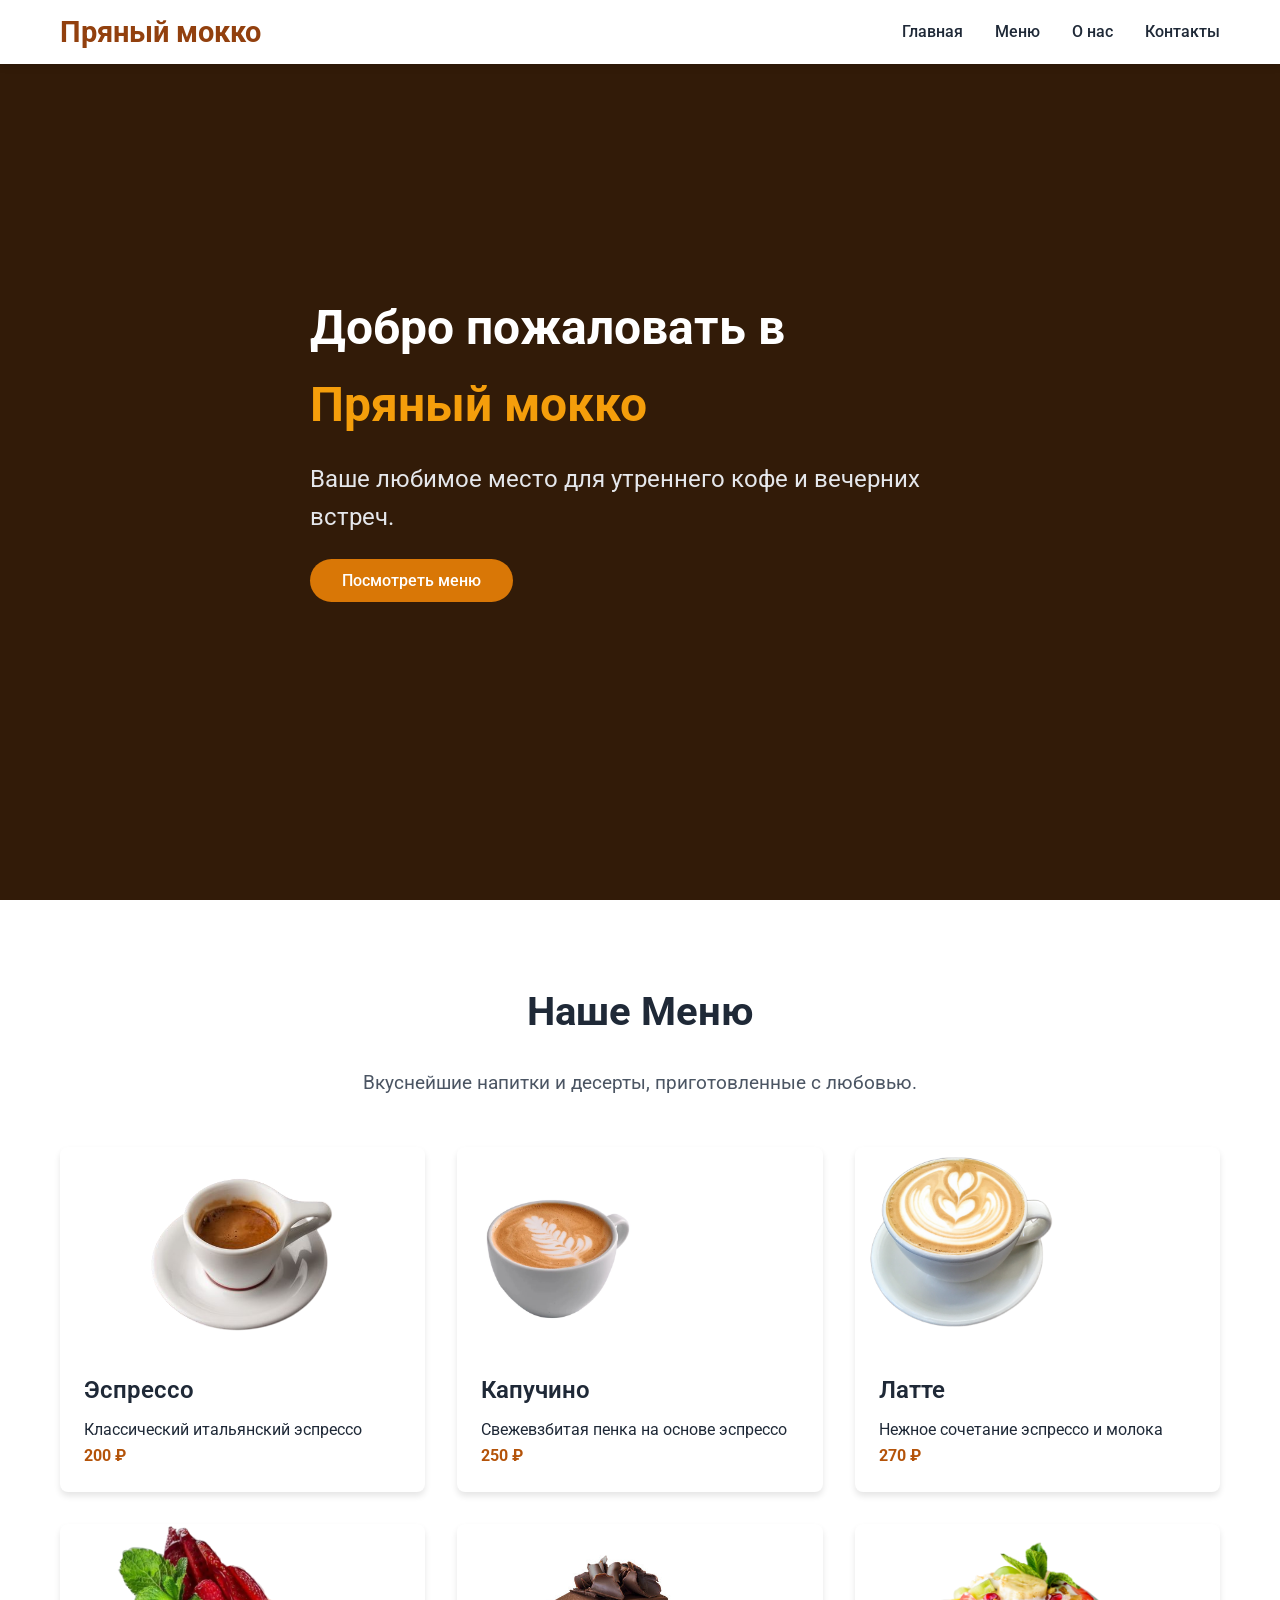
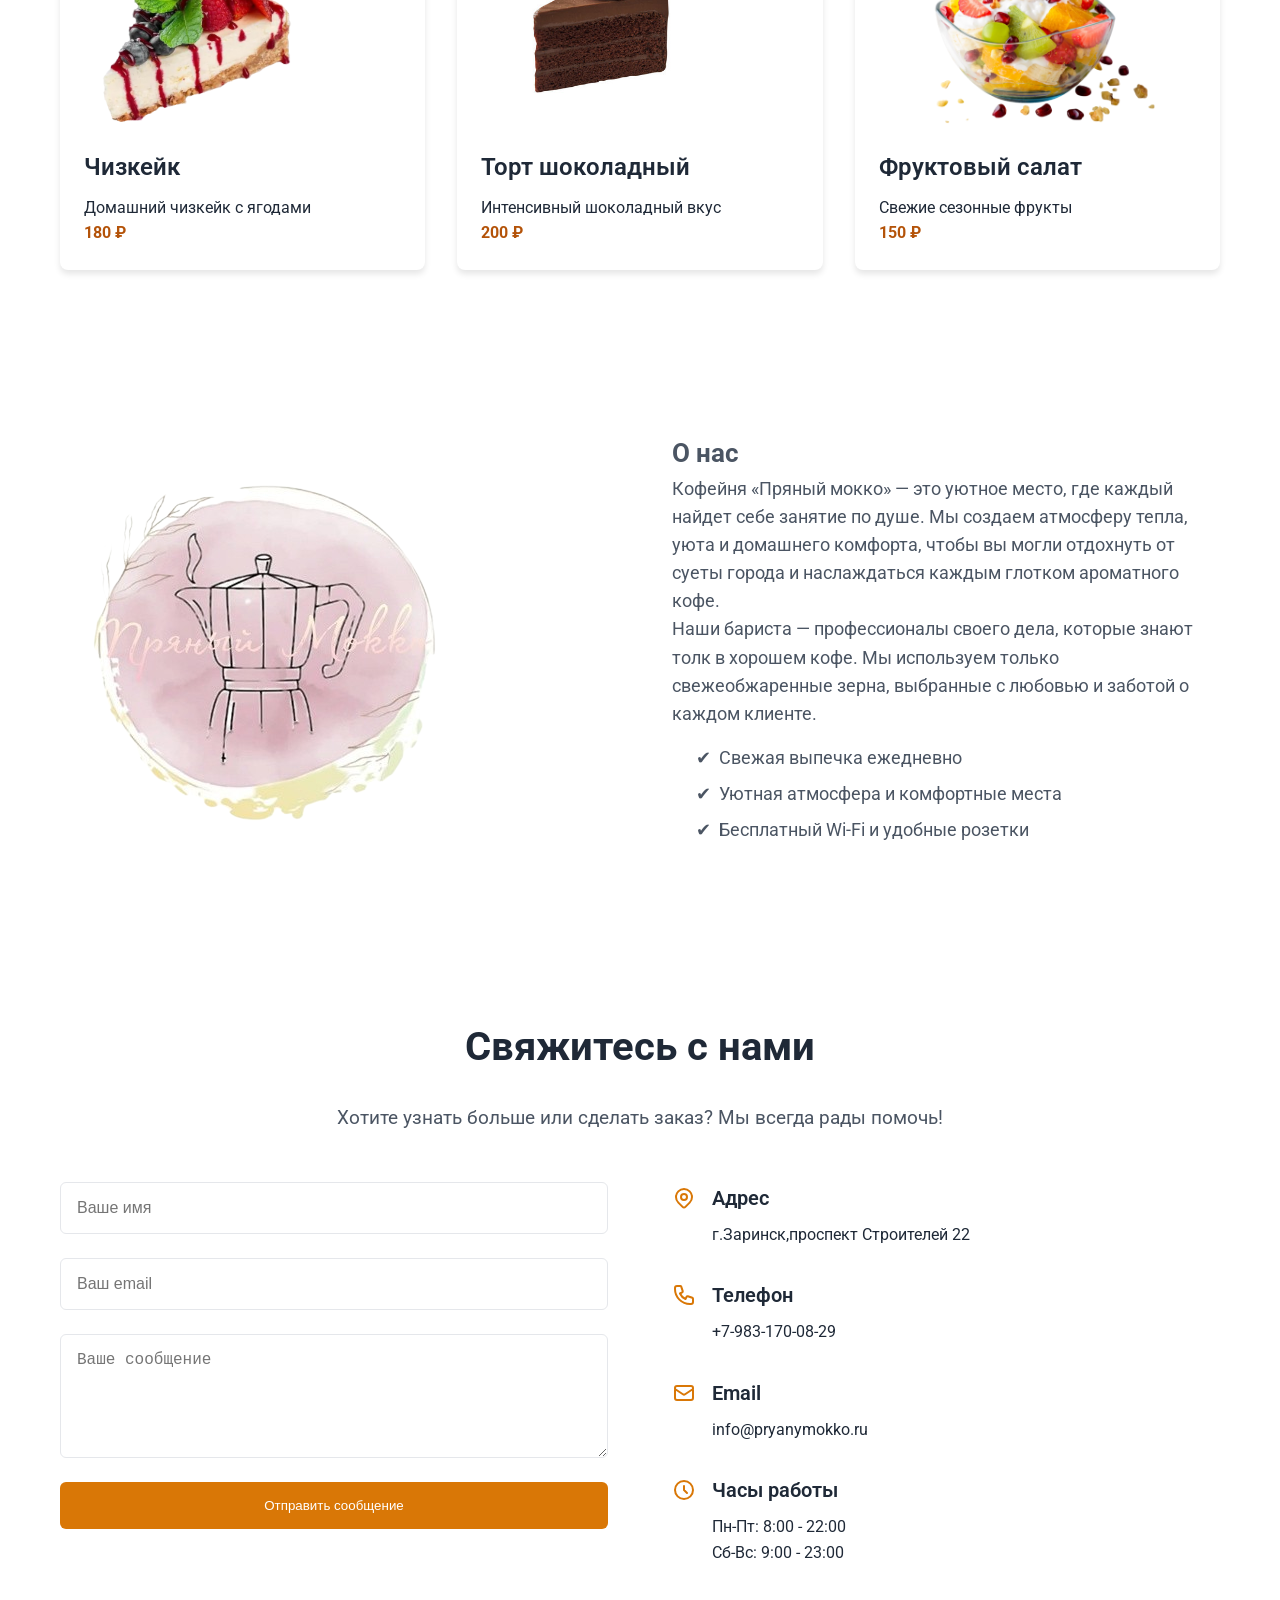
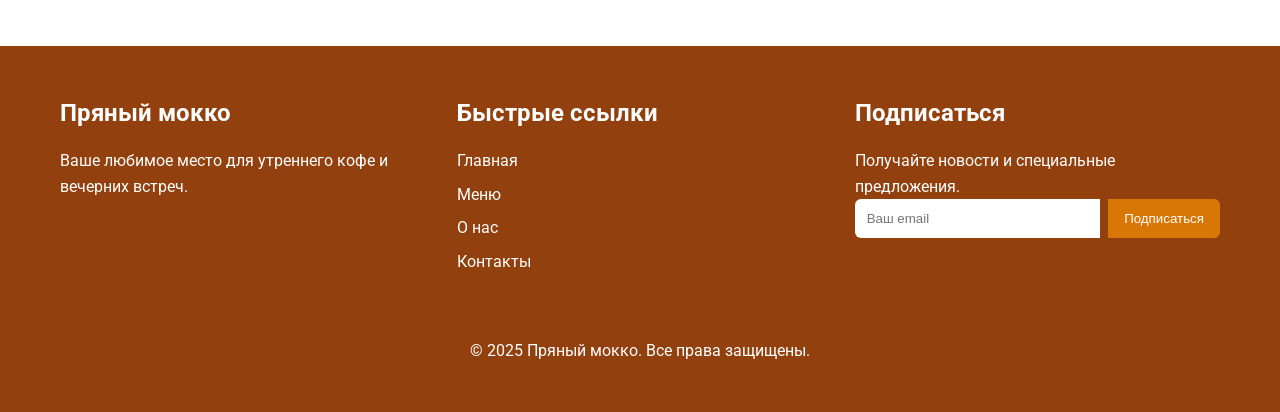
==== commit 124c07bd: "Update index.html" ====
--- a/index.html
+++ b/index.html
@@ -415,7 +415,7 @@
   <section id="about">
     <div class="container about-section">
       <div>
-        <img src="P_p_YmXvdXQ.jpg" alt="About our cafe"/>
+        <img src="P_p_YmXvdXQ-Photoroom.png" alt="About our cafe"/>
       </div>
       <div class="about-text">
         <h2>О нас</h2>
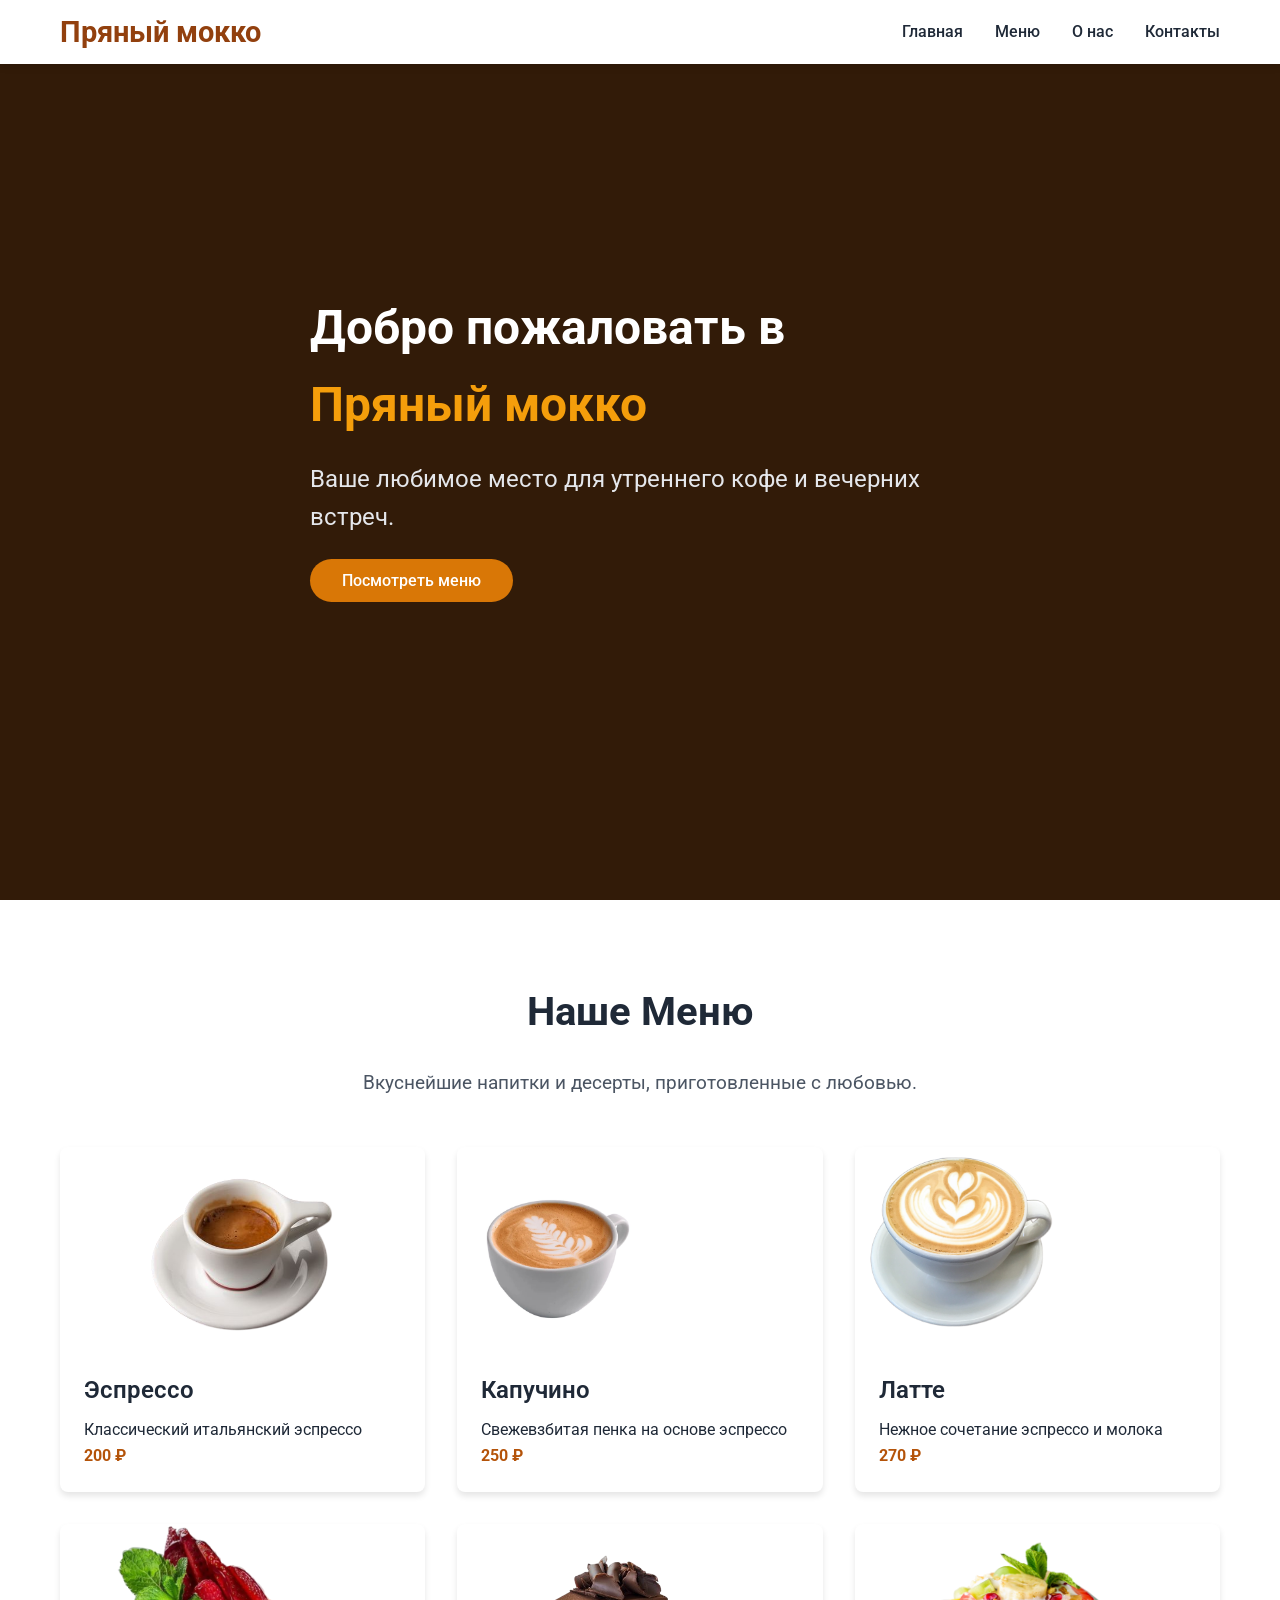
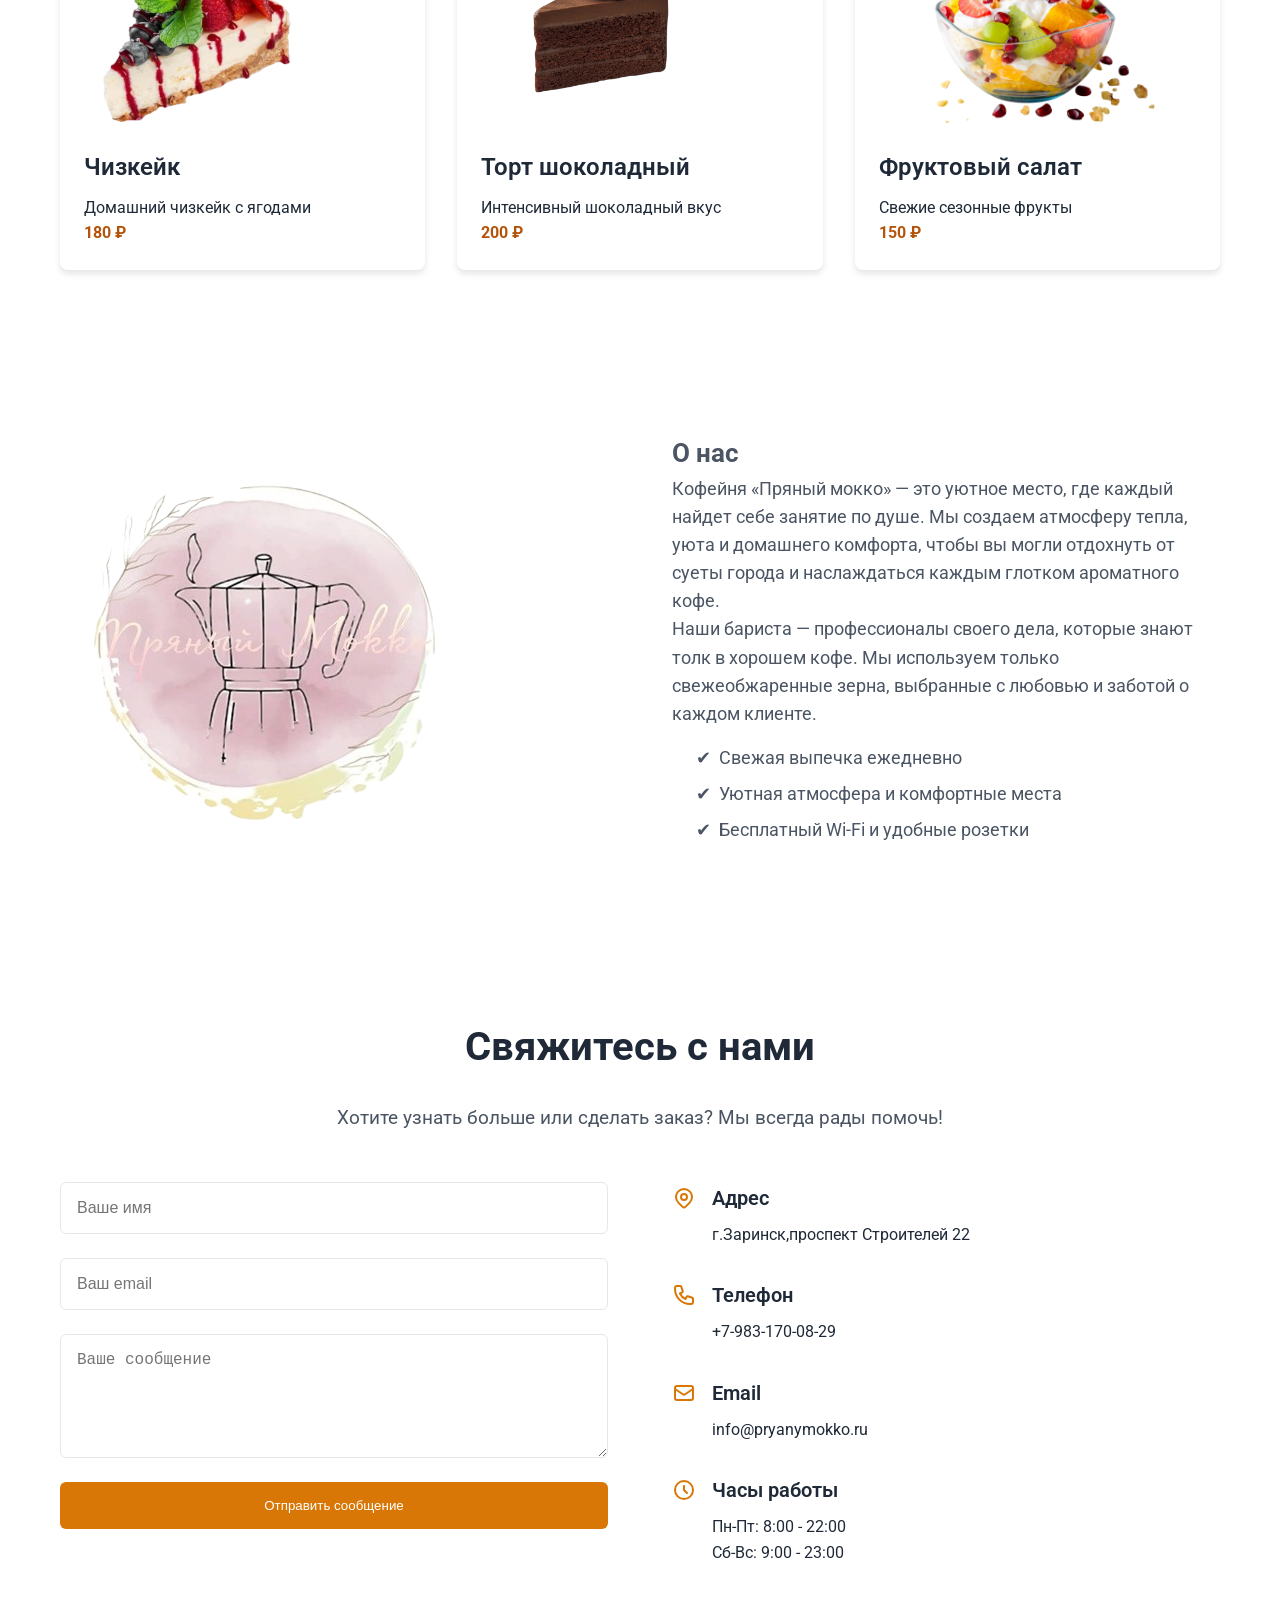
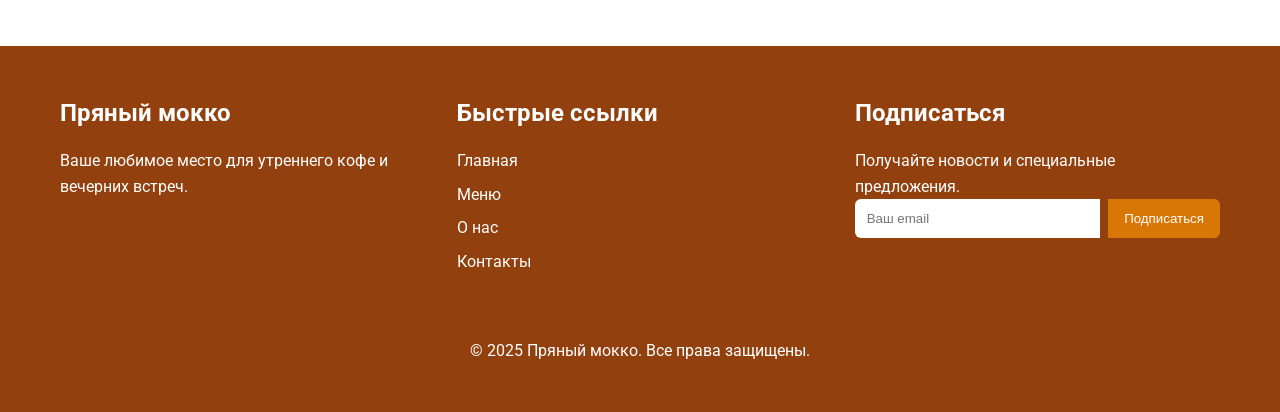
==== commit 13d0238d: "Update index.html" ====
--- a/index.html
+++ b/index.html
@@ -393,7 +393,7 @@
           </div>
         </div>
         <div class="card">
-          <img src="360_F_187185513_fD3GNLtDcSCGcE7Y4erC54zr7VeEv25Q.jpg" alt="Торт шоколадный"/>
+          <img src="360_F_187185513_fD3GNLtDcSCGcE7Y4erC54zr7VeEv25Q-Photoroom.png" alt="Торт шоколадный"/>
           <div class="card-body">
             <h3>Торт шоколадный</h3>
             <p>Интенсивный шоколадный вкус</p>
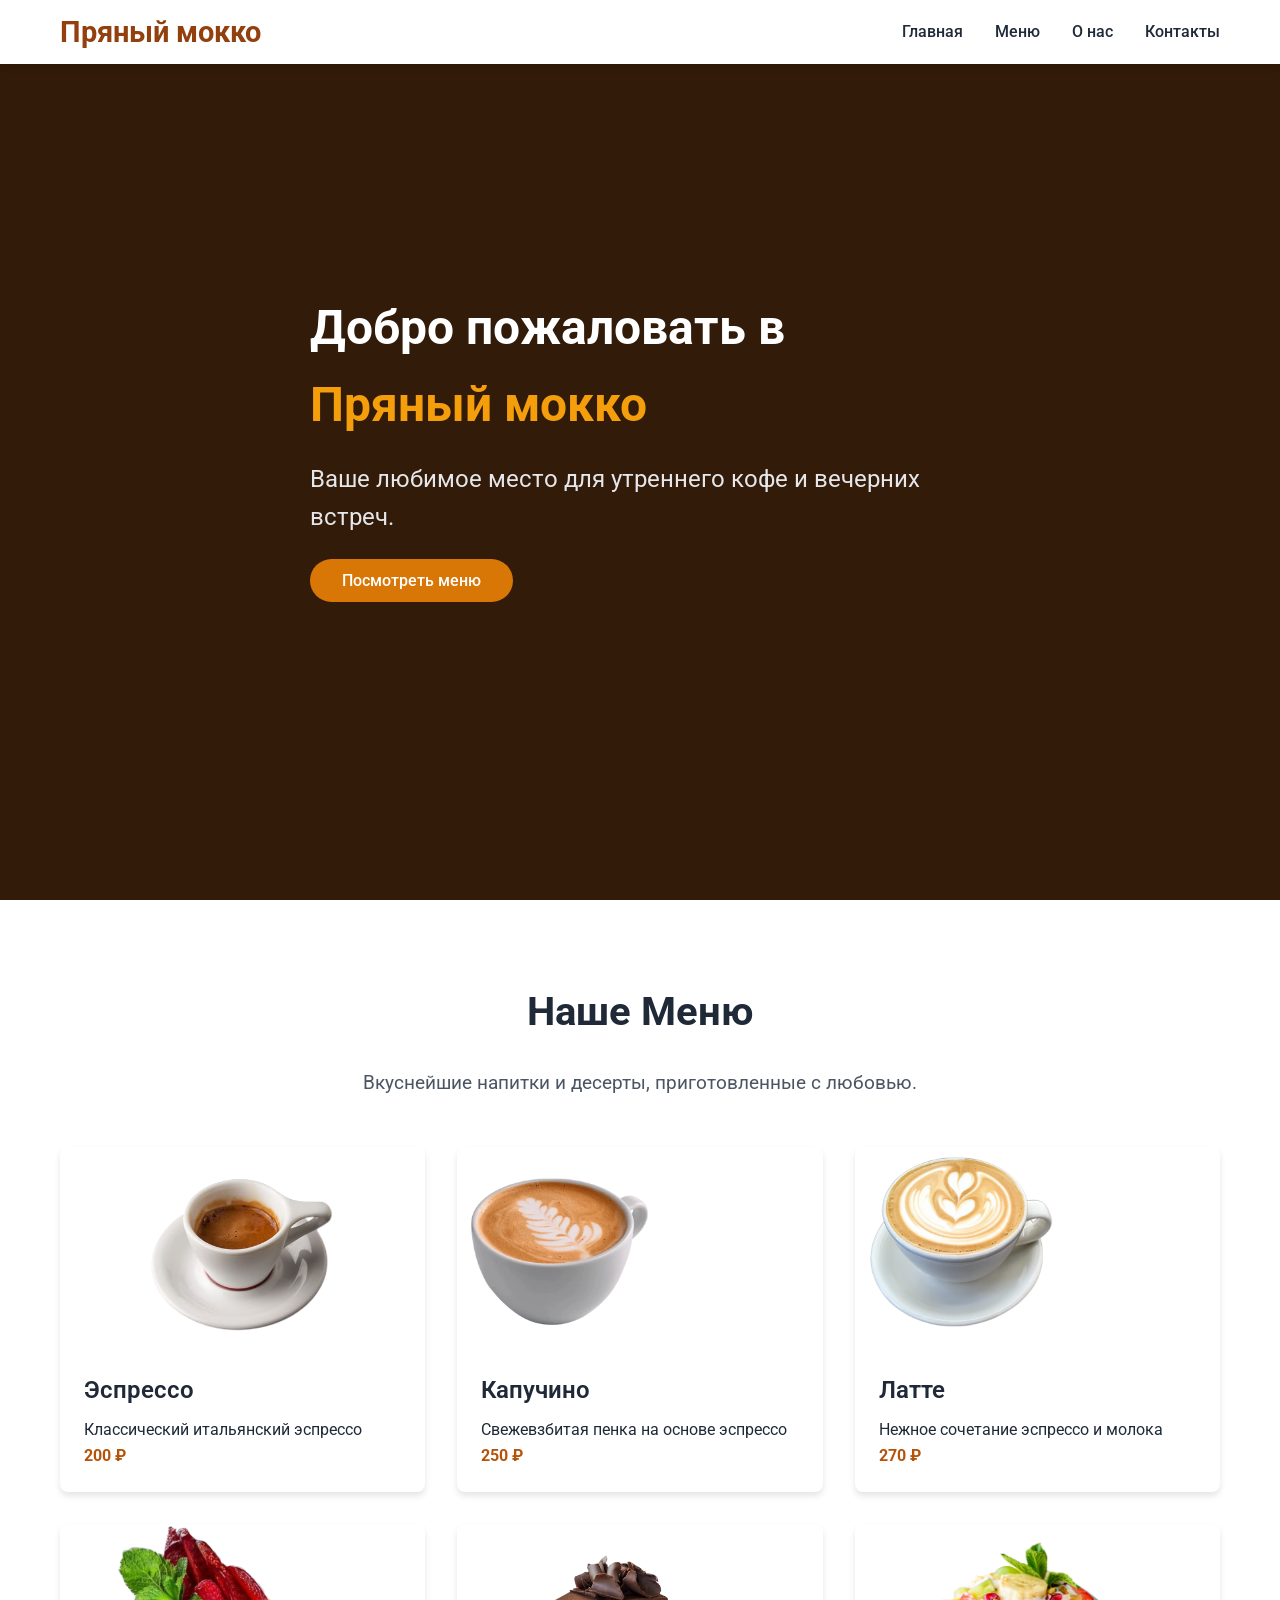
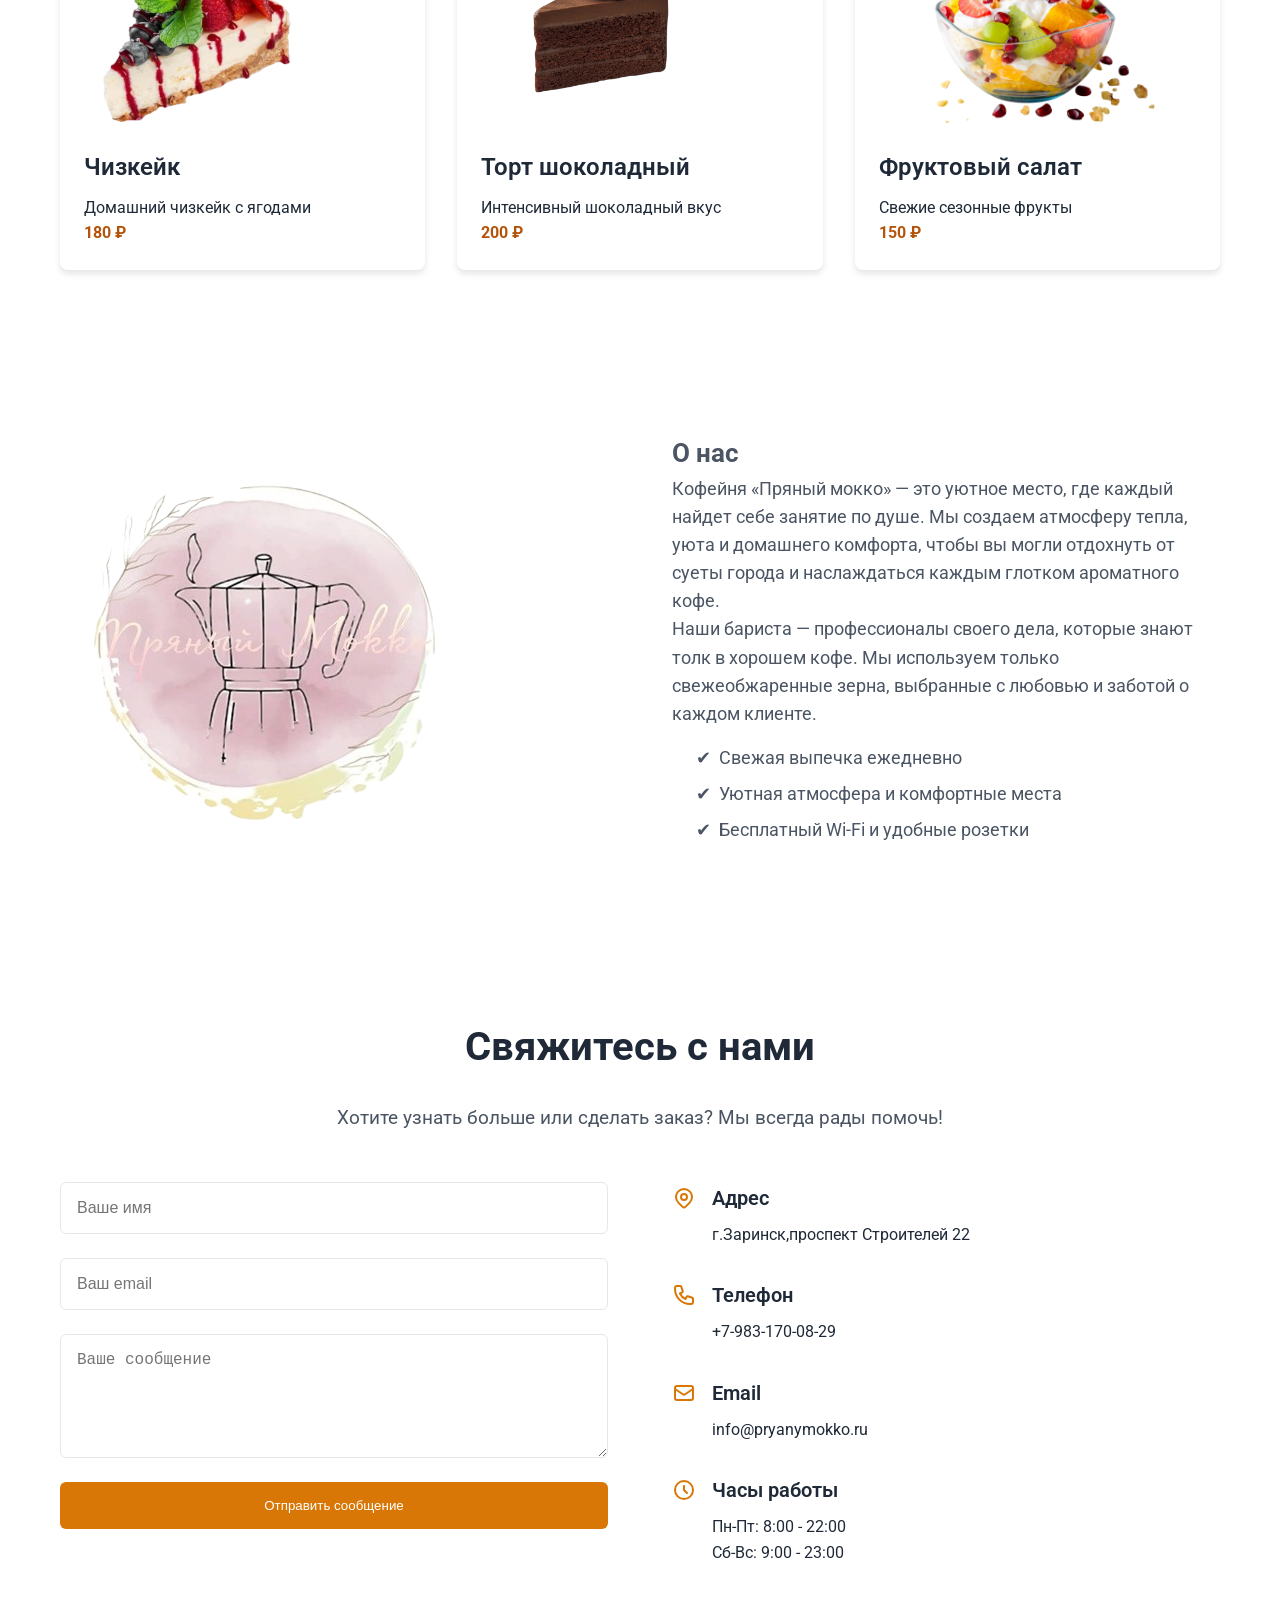
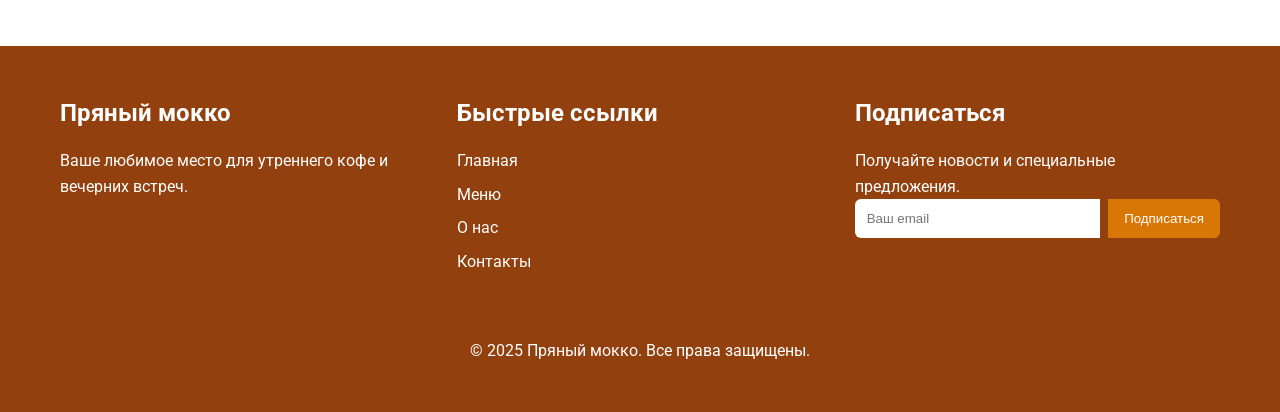
==== commit dcba195d: "Update index.html" ====
--- a/index.html
+++ b/index.html
@@ -369,7 +369,7 @@
           </div>
         </div>
         <div class="card">
-          <img src="i-_3_-Photoroom.jpg" alt="Капучино"/>
+          <img src="i-_3_-Photoroom-Photoroom.png" alt="Капучино"/>
           <div class="card-body">
             <h3>Капучино</h3>
             <p>Свежевзбитая пенка на основе эспрессо</p>
